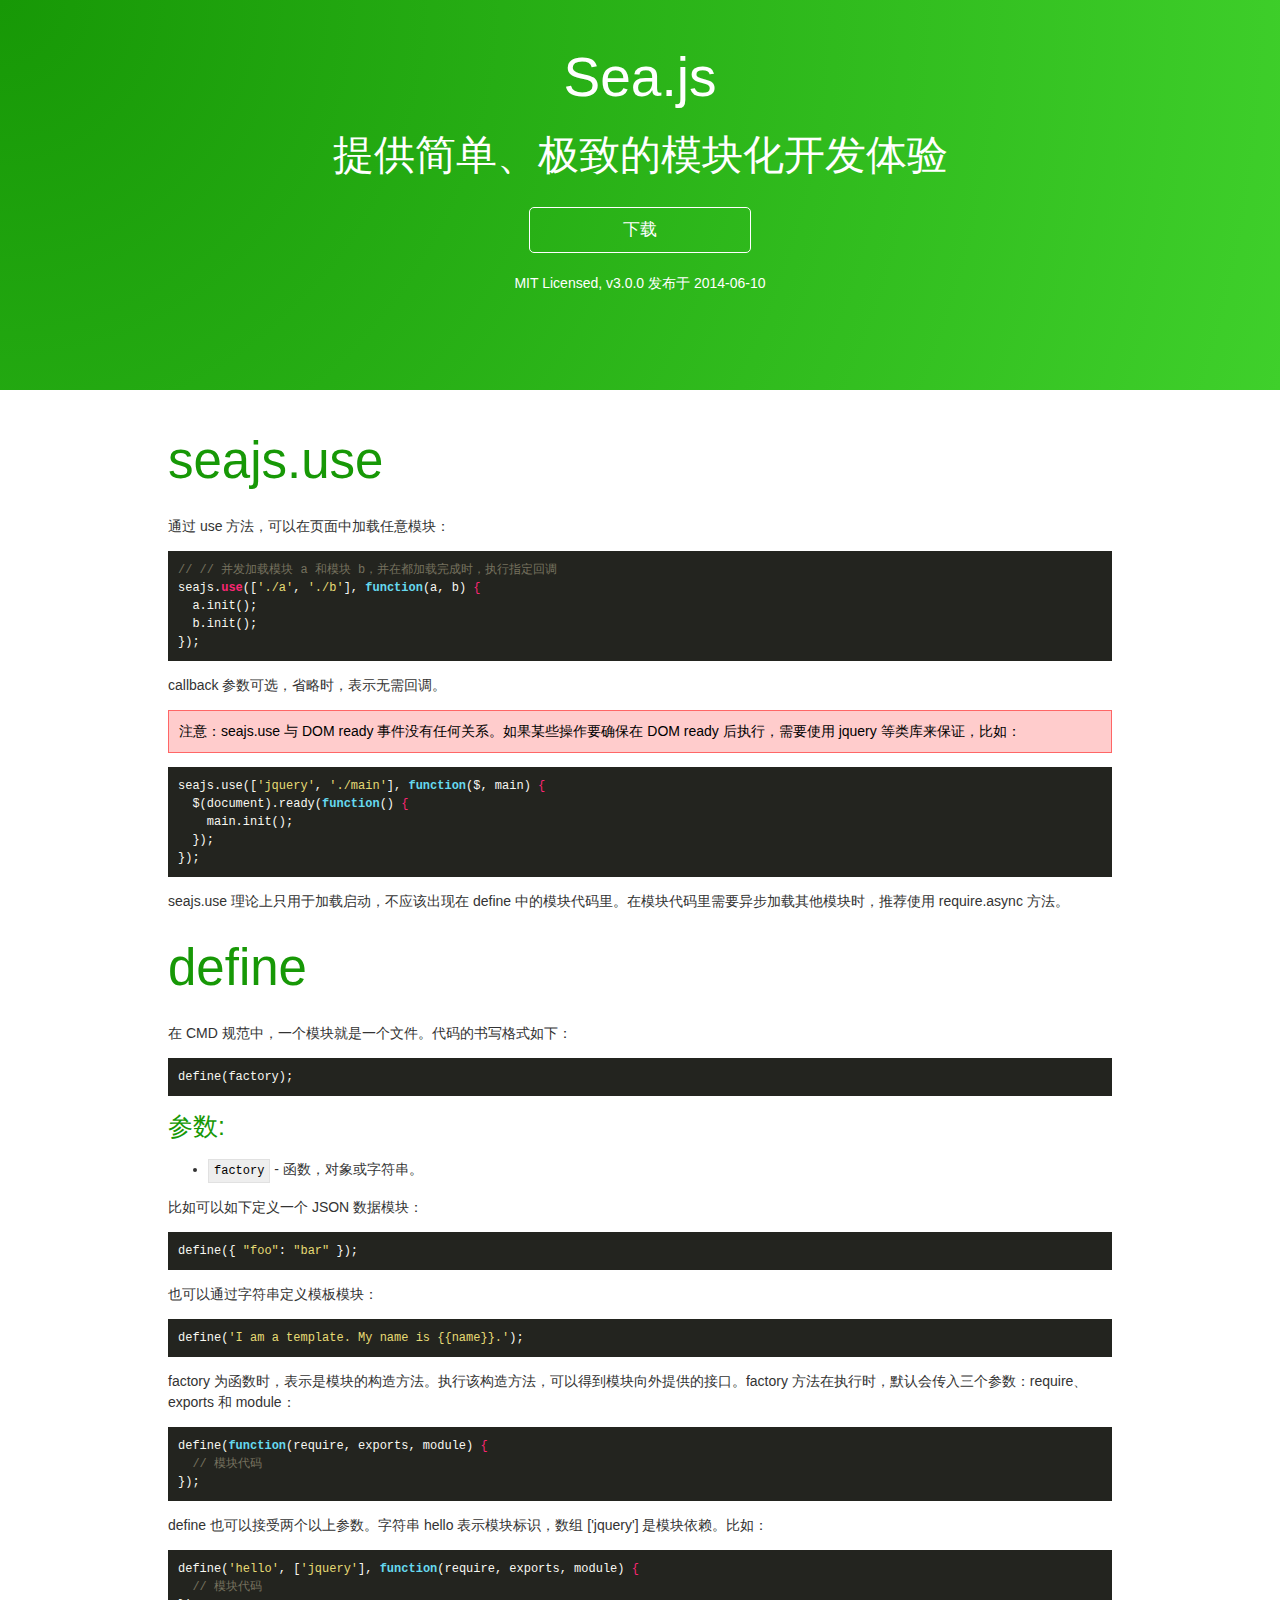
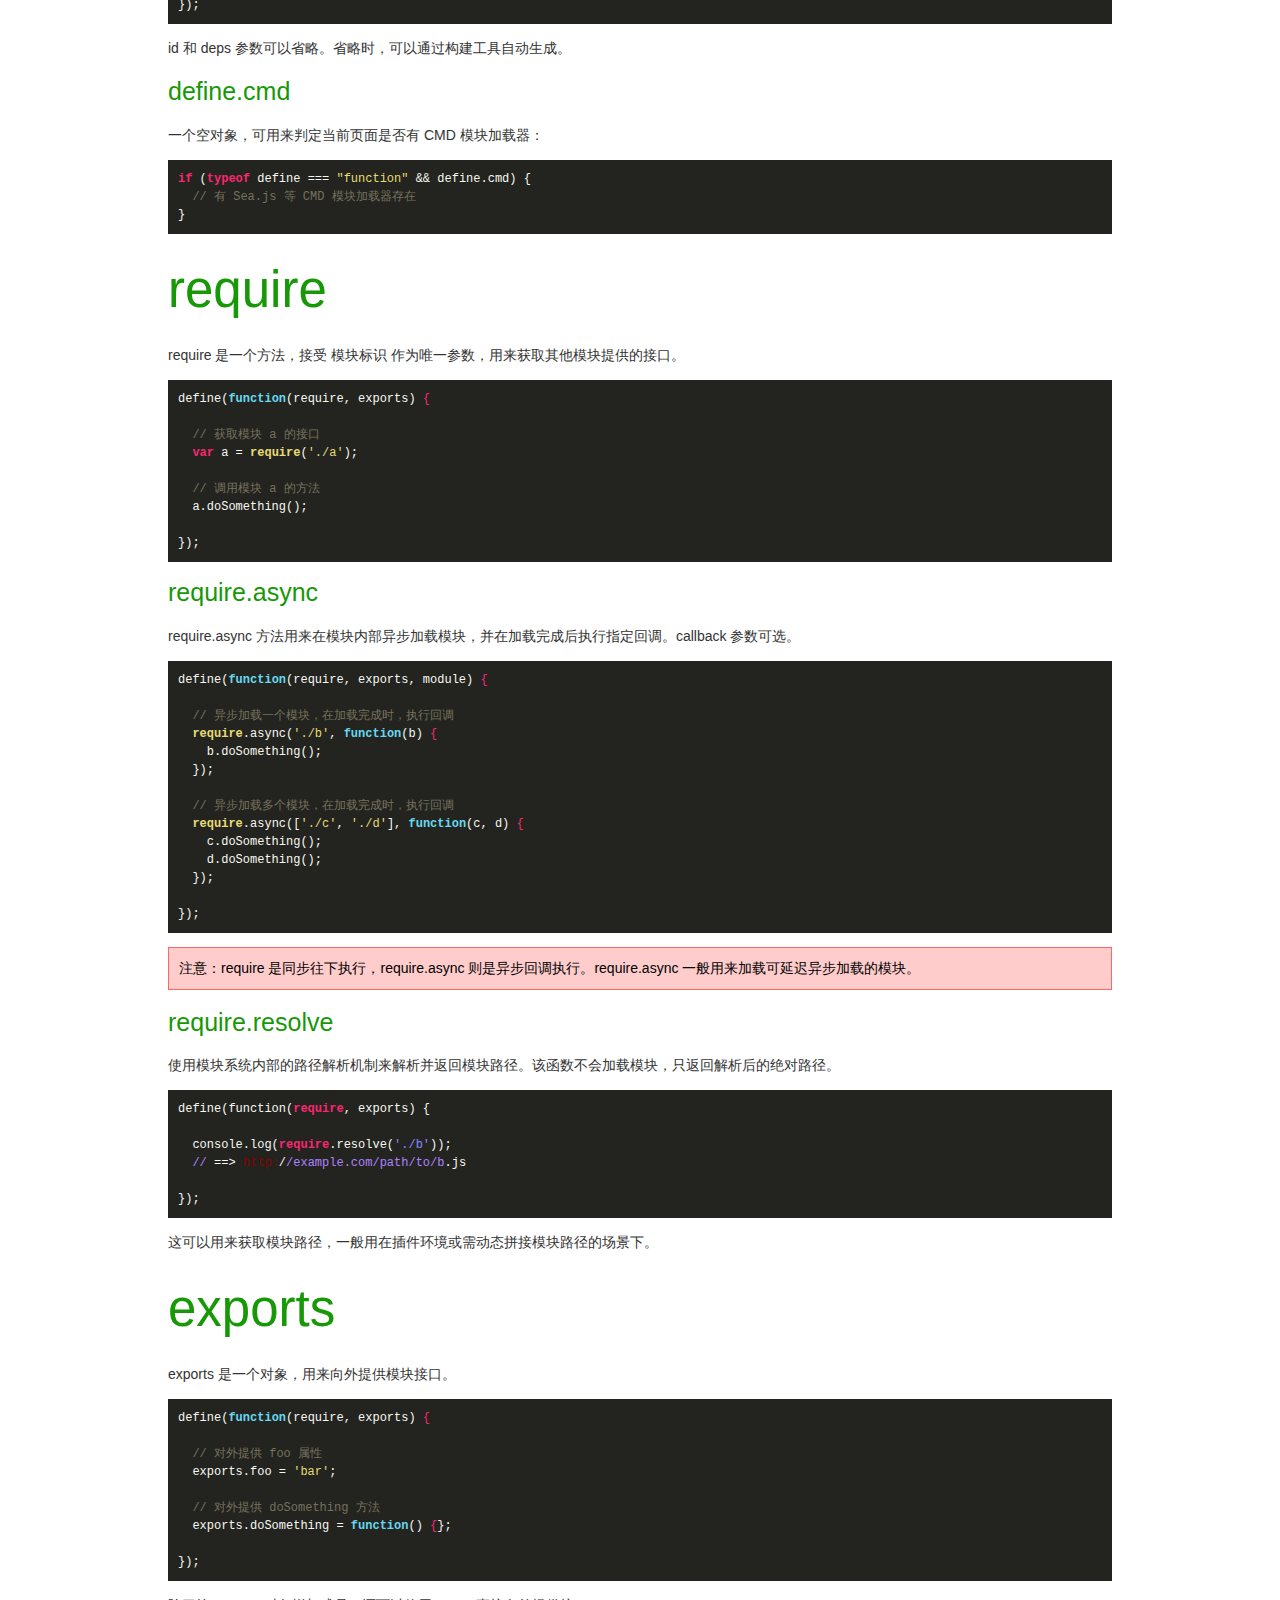
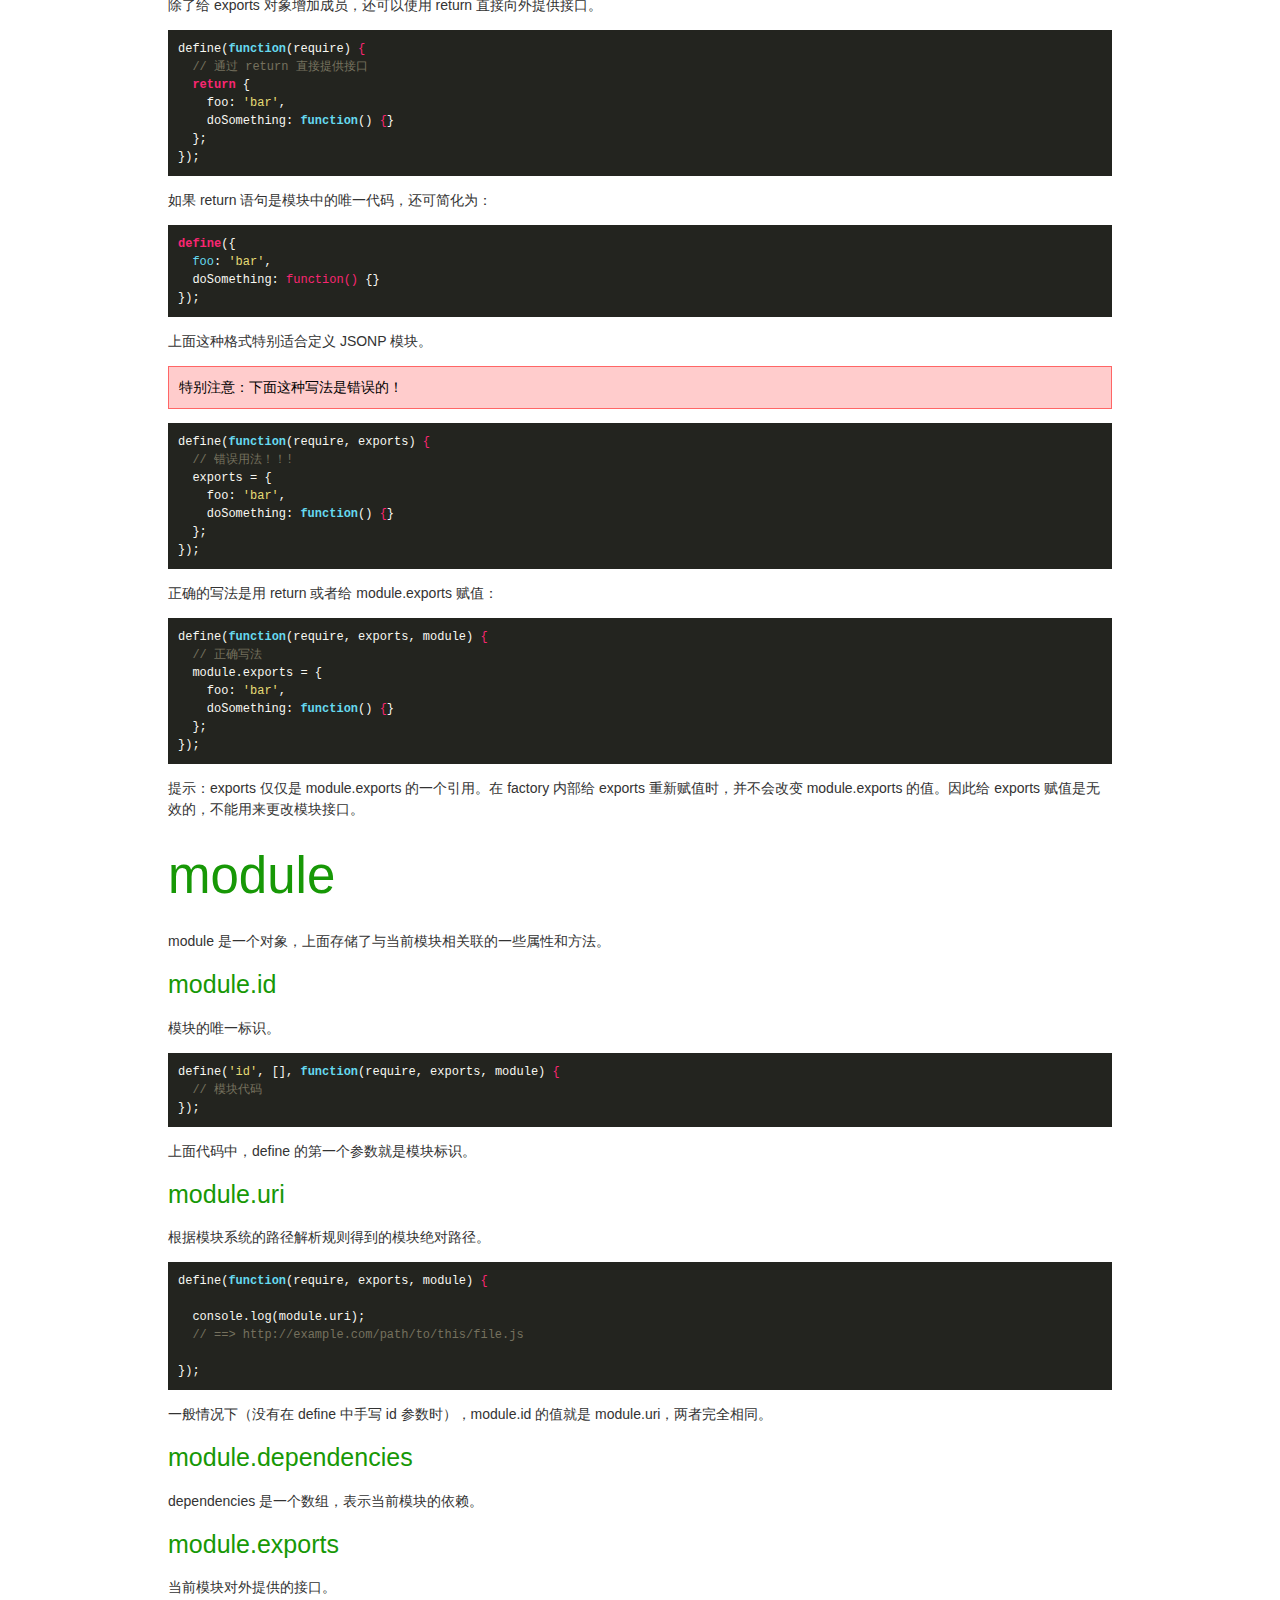
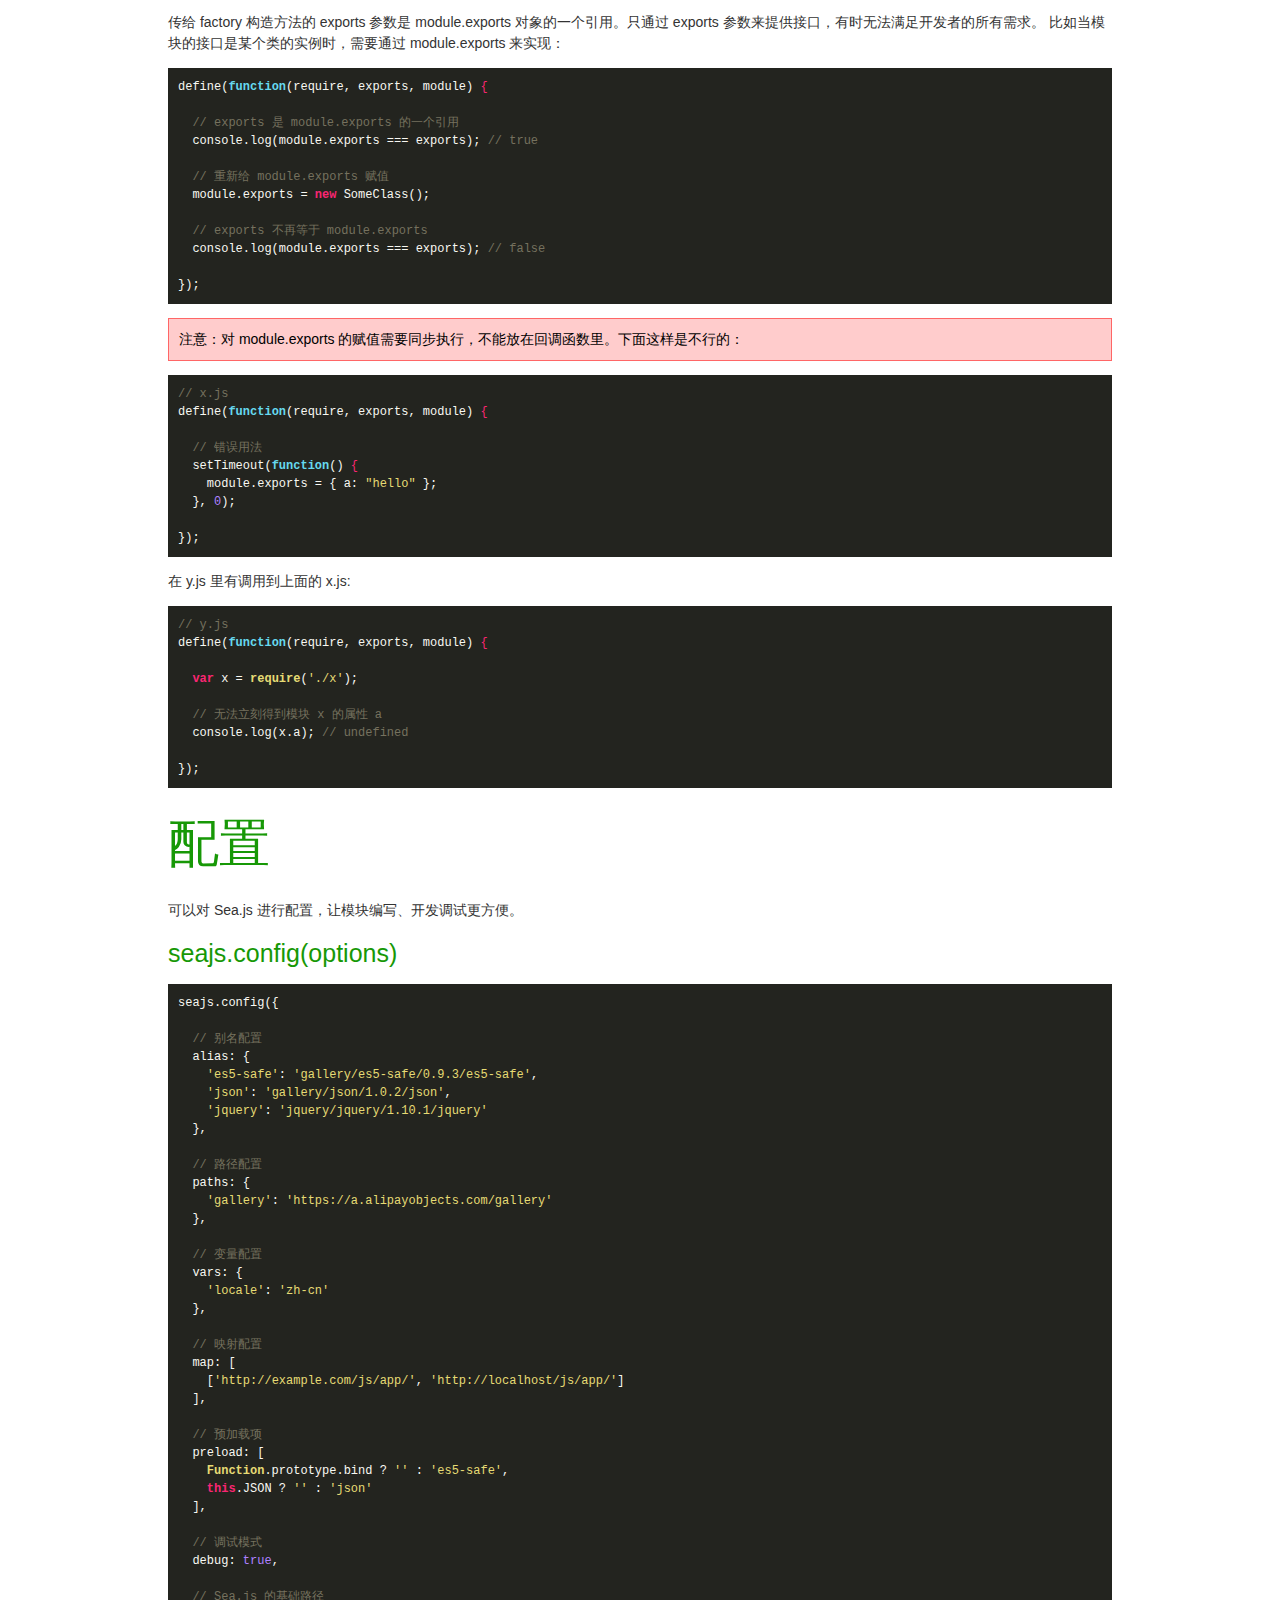
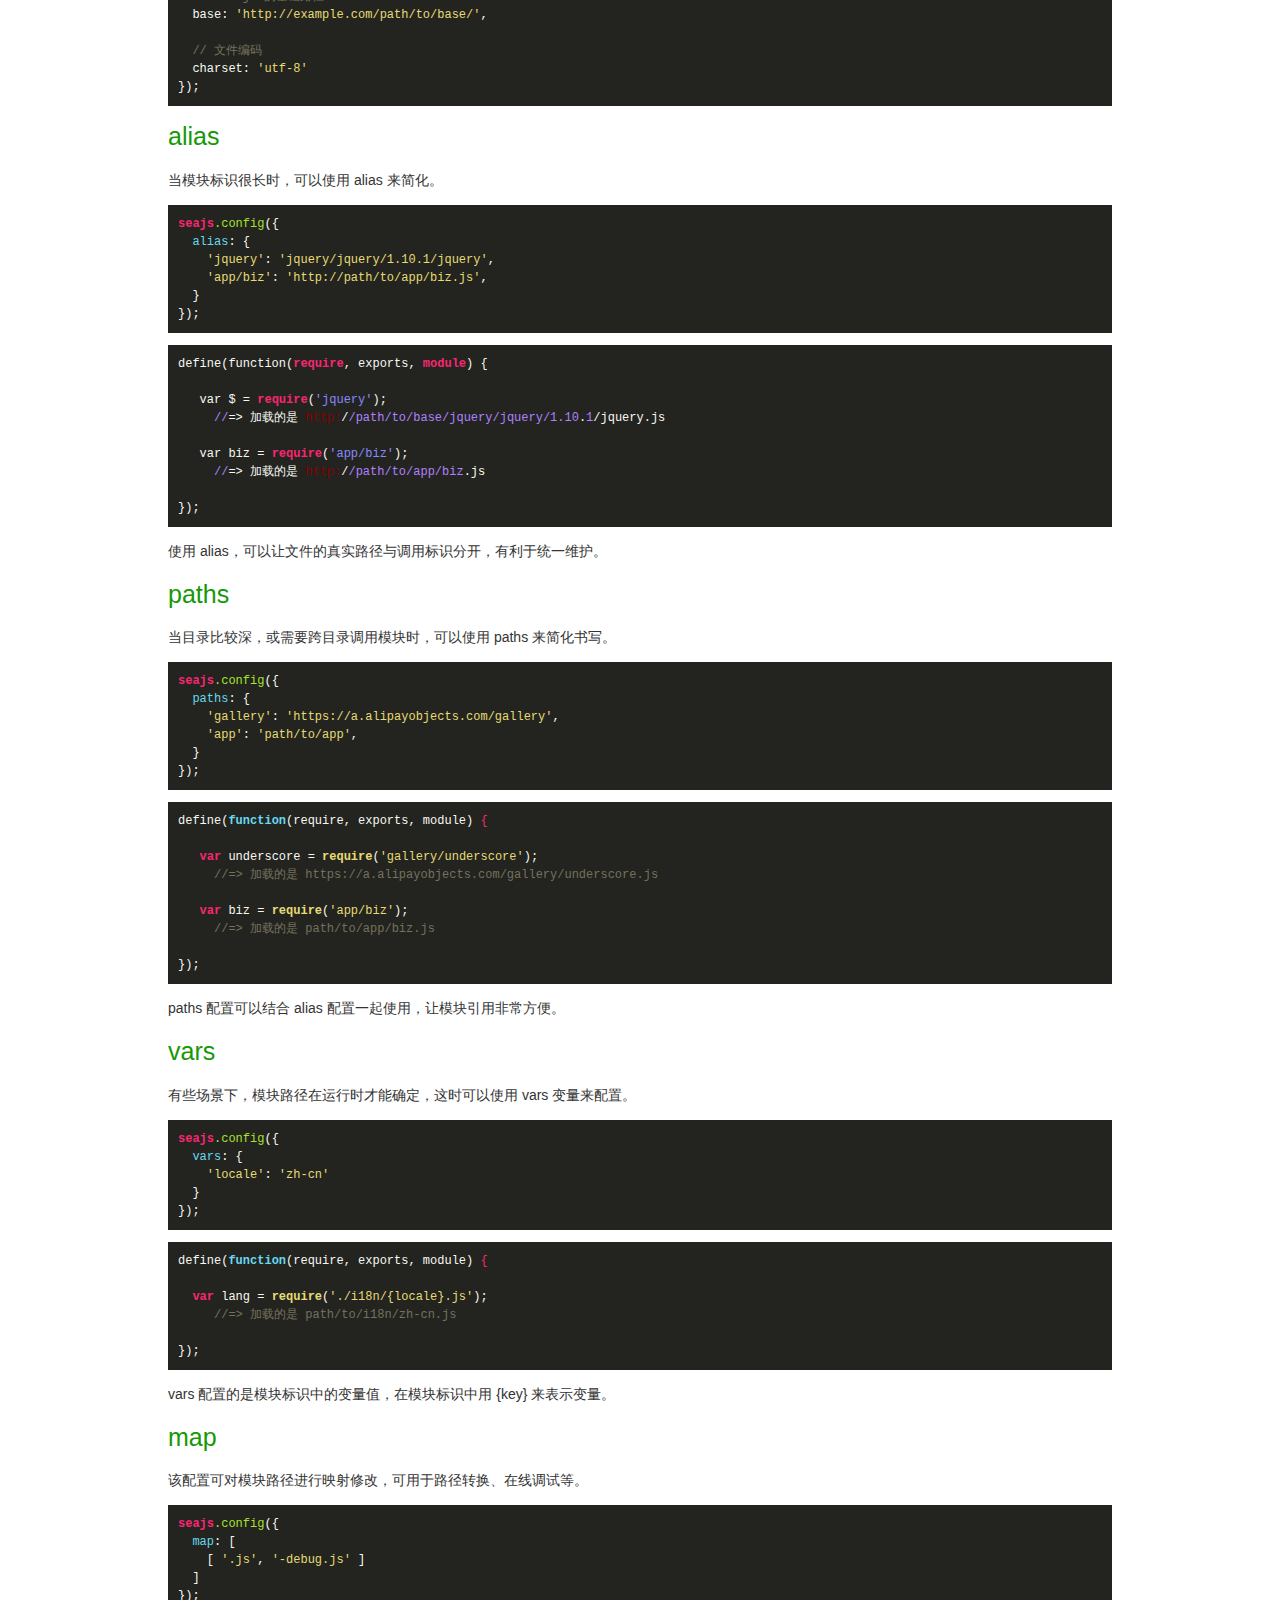
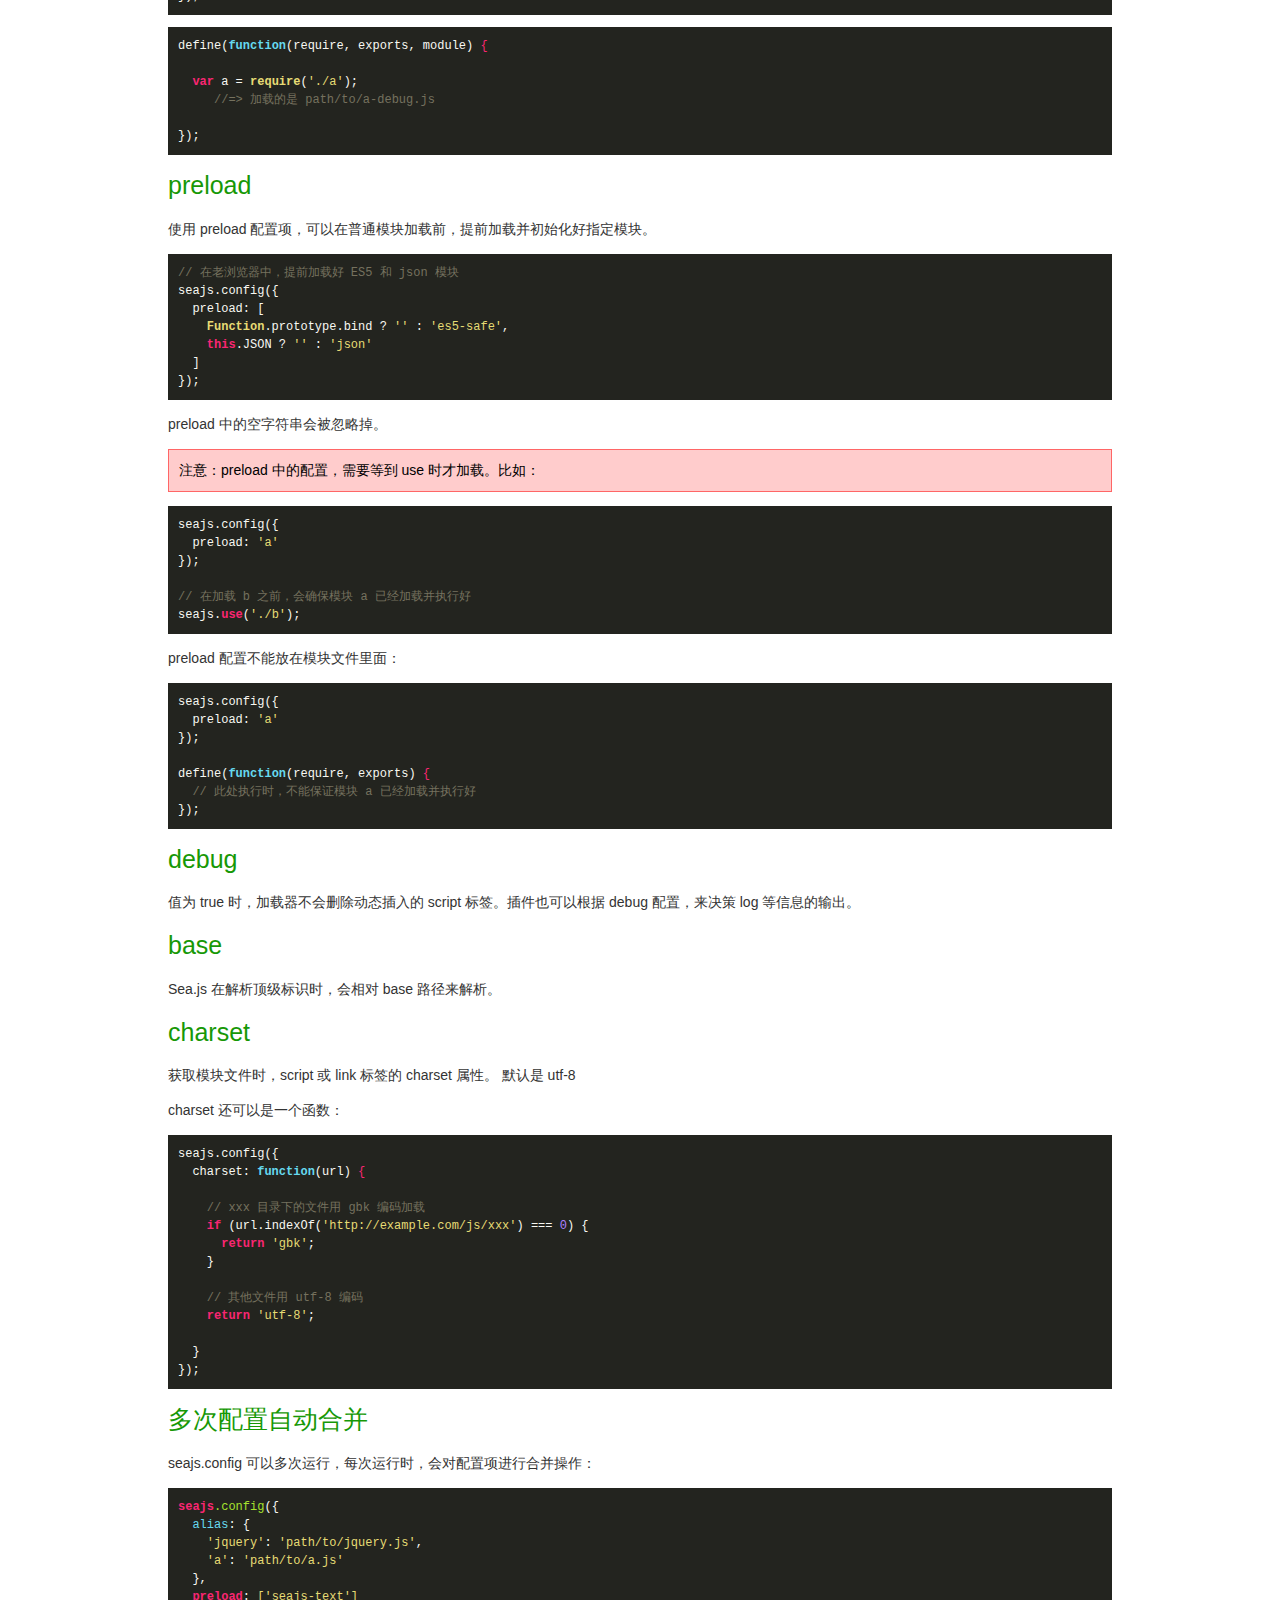
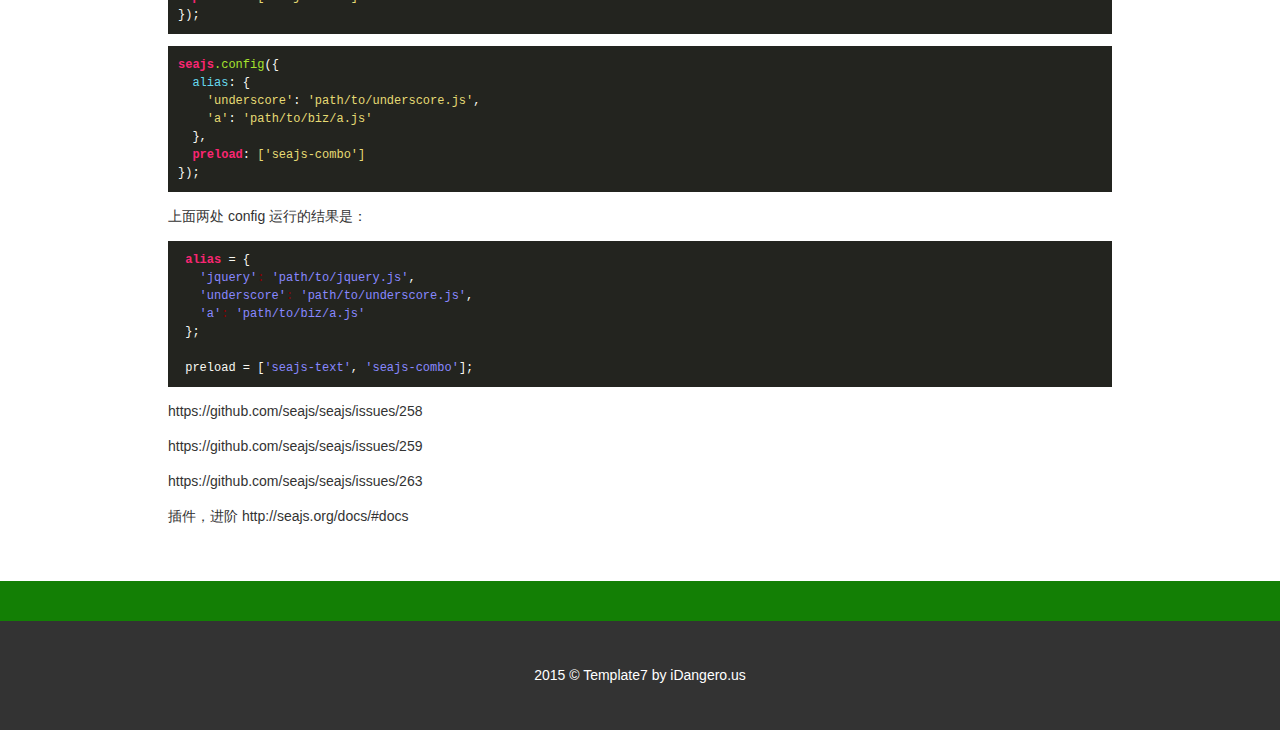
==== Sea.js/index.html @ 3929109c "no message" ====
<!DOCTYPE html>
<html>
    <head>
        <meta charset="utf-8">
        <title>Sea.js - 提供简单、极致的模块化开发体验</title>
        <meta property="og:image" content="http://idangero.us/template7/banner.jpg">
        <link rel="stylesheet" href="css/normalize.css">
        <link rel="stylesheet" href="css/highlight.css">
        <link rel="stylesheet" href="css/main.css">
        <link rel="shortcut icon" href="favicon.png">
        <script src="js/vendor/modernizr-2.7.1.min.js"></script>
    </head>
    <body>
        <header>
            <div class="header-inner">
                <div class="header-title">
                    <span></span>Sea.js<span></span>
                </div>
                <div class="header-subtitle">
                    提供简单、极致的模块化开发体验
                </div>
                <p class="download">
                    <a href="https://github.com/seajs/seajs" target="_blank">下载</a>
                </p>
                <p class="release">
                    MIT Licensed, v3.0.0 发布于 2014-06-10
                </p>
                <p class="github-buttons">
                    <iframe class="github-btn" src="http://ghbtns.com/github-btn.html?user=seajs&repo=seajs&type=watch&count=true" width="100" height="20"></iframe>
                    <iframe class="github-btn" src="http://ghbtns.com/github-btn.html?user=seajs&repo=seajs&type=fork&count=true" width="100" height="20"></iframe>
                </p>
            </div>
        </header>
        <div class="content">
            <h1>seajs.use</h1>
            <p>通过 use 方法，可以在页面中加载任意模块：</p>
            <pre><code>// // 并发加载模块 a 和模块 b，并在都加载完成时，执行指定回调
seajs.use(['./a', './b'], function(a, b) {
  a.init();
  b.init();
});</code></pre>
            <p>callback 参数可选，省略时，表示无需回调。</p>
            <p class="important-note">注意：seajs.use 与 DOM ready 事件没有任何关系。如果某些操作要确保在 DOM ready 后执行，需要使用 jquery 等类库来保证，比如：</p>
            <pre><code>seajs.use(['jquery', './main'], function($, main) {
  $(document).ready(function() {
    main.init();
  });
});</code></pre>
            <p>seajs.use 理论上只用于加载启动，不应该出现在 define 中的模块代码里。在模块代码里需要异步加载其他模块时，推荐使用 require.async 方法。</p>
            <h1>define</h1>
            <p>
                在 CMD 规范中，一个模块就是一个文件。代码的书写格式如下：
            </p>
            <pre><code>define(factory);</code></pre>
            <h4>参数:</h4>
            <ul>
                <li>
                    <p>
                        <code>
                            factory</code>
                        - 函数，对象或字符串。
                    </p>
                </li>
            </ul>
            <p>比如可以如下定义一个 JSON 数据模块：</p>
            <pre><code>define({ "foo": "bar" });</code></pre>
            <p>也可以通过字符串定义模板模块：</p>
            <pre><code>define('I am a template. My name is {{name}}.');</code></pre>
            <p>
                factory 为函数时，表示是模块的构造方法。执行该构造方法，可以得到模块向外提供的接口。factory 方法在执行时，默认会传入三个参数：require、exports 和 module：
            </p>
            <pre><code>define(function(require, exports, module) {
  // 模块代码
});</code></pre>
            <p>
                define 也可以接受两个以上参数。字符串 hello 表示模块标识，数组 ['jquery'] 是模块依赖。比如：
            </p>
            <pre><code>define('hello', ['jquery'], function(require, exports, module) {
  // 模块代码
});</code></pre>
            <p>id 和 deps 参数可以省略。省略时，可以通过构建工具自动生成。</p>
            <h4>define.cmd</h4>
            <p>
                一个空对象，可用来判定当前页面是否有 CMD 模块加载器：
            </p>
            <pre><code>if (typeof define === "function" && define.cmd) {
  // 有 Sea.js 等 CMD 模块加载器存在
}</code></pre>
            <h1>require</h1>
            <p>require 是一个方法，接受 模块标识 作为唯一参数，用来获取其他模块提供的接口。</p>
            <pre><code>define(function(require, exports) {

  // 获取模块 a 的接口
  var a = require('./a');

  // 调用模块 a 的方法
  a.doSomething();

});</code></pre>
            <h4>require.async</h4>
            <p>require.async 方法用来在模块内部异步加载模块，并在加载完成后执行指定回调。callback 参数可选。</p>
            <pre><code>define(function(require, exports, module) {

  // 异步加载一个模块，在加载完成时，执行回调
  require.async('./b', function(b) {
    b.doSomething();
  });

  // 异步加载多个模块，在加载完成时，执行回调
  require.async(['./c', './d'], function(c, d) {
    c.doSomething();
    d.doSomething();
  });

});</code></pre>
            <p class="important-note">
                注意：require 是同步往下执行，require.async 则是异步回调执行。require.async 一般用来加载可延迟异步加载的模块。
            </p>
            <h4>require.resolve</h4>
            <p>使用模块系统内部的路径解析机制来解析并返回模块路径。该函数不会加载模块，只返回解析后的绝对路径。</p>
            <pre><code>define(function(require, exports) {

  console.log(require.resolve('./b'));
  // ==> http://example.com/path/to/b.js

});</code></pre>
            <p>这可以用来获取模块路径，一般用在插件环境或需动态拼接模块路径的场景下。</p>
            <h1>exports</h1>
            <p>exports 是一个对象，用来向外提供模块接口。</p>
            <pre><code>define(function(require, exports) {

  // 对外提供 foo 属性
  exports.foo = 'bar';

  // 对外提供 doSomething 方法
  exports.doSomething = function() {};

});</code></pre>
            <p>除了给 exports 对象增加成员，还可以使用 return 直接向外提供接口。</p>
            <pre><code>define(function(require) {
  // 通过 return 直接提供接口
  return {
    foo: 'bar',
    doSomething: function() {}
  };
});</code></pre>
            <p>如果 return 语句是模块中的唯一代码，还可简化为：</p>
            <pre><code>define({
  foo: 'bar',
  doSomething: function() {}
});</code></pre>
            <p>上面这种格式特别适合定义 JSONP 模块。</p>
            <p class="important-note">
                特别注意：下面这种写法是错误的！
            </p>
            <pre><code>define(function(require, exports) {
  // 错误用法！！!
  exports = {
    foo: 'bar',
    doSomething: function() {}
  };
});</code></pre>
            <p>正确的写法是用 return 或者给 module.exports 赋值：</p>
            <pre><code>define(function(require, exports, module) {
  // 正确写法
  module.exports = {
    foo: 'bar',
    doSomething: function() {}
  };
});</code></pre>
            <p>提示：exports 仅仅是 module.exports 的一个引用。在 factory 内部给 exports 重新赋值时，并不会改变 module.exports 的值。因此给 exports 赋值是无效的，不能用来更改模块接口。</p>
            <h1>module</h1>
            <p>module 是一个对象，上面存储了与当前模块相关联的一些属性和方法。</p>
            <h4>module.id</h4>
            <p>模块的唯一标识。</p>
            <pre><code>define('id', [], function(require, exports, module) {
  // 模块代码
});</code></pre>
            <p>上面代码中，define 的第一个参数就是模块标识。</p>
            <h4>module.uri</h4>
            <p>根据模块系统的路径解析规则得到的模块绝对路径。</p>
            <pre><code>define(function(require, exports, module) {

  console.log(module.uri); 
  // ==> http://example.com/path/to/this/file.js

});</code></pre>
            <p>一般情况下（没有在 define 中手写 id 参数时），module.id 的值就是 module.uri，两者完全相同。</p>
            <h4>module.dependencies</h4>
            <p>dependencies 是一个数组，表示当前模块的依赖。</p>
            <h4>module.exports</h4>
            <p>当前模块对外提供的接口。</p>
            <p>传给 factory 构造方法的 exports 参数是 module.exports 对象的一个引用。只通过 exports 参数来提供接口，有时无法满足开发者的所有需求。 比如当模块的接口是某个类的实例时，需要通过 module.exports 来实现：</p>
            <pre><code>define(function(require, exports, module) {

  // exports 是 module.exports 的一个引用
  console.log(module.exports === exports); // true

  // 重新给 module.exports 赋值
  module.exports = new SomeClass();

  // exports 不再等于 module.exports
  console.log(module.exports === exports); // false

});</code></pre>
            <p class="important-note">注意：对 module.exports 的赋值需要同步执行，不能放在回调函数里。下面这样是不行的：</p>
            <pre><code>// x.js
define(function(require, exports, module) {

  // 错误用法
  setTimeout(function() {
    module.exports = { a: "hello" };
  }, 0);

});</code></pre>
            <p>在 y.js 里有调用到上面的 x.js:</p>
            <pre><code>// y.js
define(function(require, exports, module) {

  var x = require('./x');

  // 无法立刻得到模块 x 的属性 a
  console.log(x.a); // undefined

});</code></pre>
            <h1>配置</h1>
            <p>可以对 Sea.js 进行配置，让模块编写、开发调试更方便。</p>
            <h4>seajs.config(options)</h4>
            <pre><code>seajs.config({

  // 别名配置
  alias: {
    'es5-safe': 'gallery/es5-safe/0.9.3/es5-safe',
    'json': 'gallery/json/1.0.2/json',
    'jquery': 'jquery/jquery/1.10.1/jquery'
  },

  // 路径配置
  paths: {
    'gallery': 'https://a.alipayobjects.com/gallery'
  },

  // 变量配置
  vars: {
    'locale': 'zh-cn'
  },

  // 映射配置
  map: [
    ['http://example.com/js/app/', 'http://localhost/js/app/']
  ],

  // 预加载项
  preload: [
    Function.prototype.bind ? '' : 'es5-safe',
    this.JSON ? '' : 'json'
  ],

  // 调试模式
  debug: true,

  // Sea.js 的基础路径
  base: 'http://example.com/path/to/base/',

  // 文件编码
  charset: 'utf-8'
});</code></pre>
            <h4>alias</h4>
            <p>当模块标识很长时，可以使用 alias 来简化。</p>
            <pre><code>seajs.config({
  alias: {
    'jquery': 'jquery/jquery/1.10.1/jquery',
    'app/biz': 'http://path/to/app/biz.js',
  }
});</code></pre>
            <pre><code>define(function(require, exports, module) {

   var $ = require('jquery');
     //=> 加载的是 http://path/to/base/jquery/jquery/1.10.1/jquery.js

   var biz = require('app/biz');
     //=> 加载的是 http://path/to/app/biz.js

});</code></pre>
            <p>使用 alias，可以让文件的真实路径与调用标识分开，有利于统一维护。</p>
            <h4>paths</h4>
            <p>当目录比较深，或需要跨目录调用模块时，可以使用 paths 来简化书写。</p>
            <pre><code>seajs.config({
  paths: {
    'gallery': 'https://a.alipayobjects.com/gallery',
    'app': 'path/to/app',
  }
});</code></pre>
            <pre><code>define(function(require, exports, module) {

   var underscore = require('gallery/underscore');
     //=> 加载的是 https://a.alipayobjects.com/gallery/underscore.js

   var biz = require('app/biz');
     //=> 加载的是 path/to/app/biz.js

});</code></pre>
            <p>paths 配置可以结合 alias 配置一起使用，让模块引用非常方便。</p>
            <h4>vars</h4>
            <p>有些场景下，模块路径在运行时才能确定，这时可以使用 vars 变量来配置。</p>
            <pre><code>seajs.config({
  vars: {
    'locale': 'zh-cn'
  }
});</code></pre>
            <pre><code>define(function(require, exports, module) {

  var lang = require('./i18n/{locale}.js');
     //=> 加载的是 path/to/i18n/zh-cn.js

});</code></pre>
            <p>vars 配置的是模块标识中的变量值，在模块标识中用 {key} 来表示变量。</p>
            <h4>map</h4>
            <p>该配置可对模块路径进行映射修改，可用于路径转换、在线调试等。</p>
            <pre><code>seajs.config({
  map: [
    [ '.js', '-debug.js' ]
  ]
});</code></pre>
            <pre><code>define(function(require, exports, module) {

  var a = require('./a');
     //=> 加载的是 path/to/a-debug.js

});</code></pre>
            <h4>preload</h4>
            <p>使用 preload 配置项，可以在普通模块加载前，提前加载并初始化好指定模块。</p>
            <pre><code>// 在老浏览器中，提前加载好 ES5 和 json 模块
seajs.config({
  preload: [
    Function.prototype.bind ? '' : 'es5-safe',
    this.JSON ? '' : 'json'
  ]
});</code></pre>
            <p>preload 中的空字符串会被忽略掉。</p>
            <p class="important-note">注意：preload 中的配置，需要等到 use 时才加载。比如：</p>
            <pre><code>seajs.config({
  preload: 'a'
});

// 在加载 b 之前，会确保模块 a 已经加载并执行好
seajs.use('./b');</code></pre>
            <p>preload 配置不能放在模块文件里面：</p>
            <pre><code>seajs.config({
  preload: 'a'
});

define(function(require, exports) {
  // 此处执行时，不能保证模块 a 已经加载并执行好
});</code></pre>
            <h4>debug</h4>
            <p>值为 true 时，加载器不会删除动态插入的 script 标签。插件也可以根据 debug 配置，来决策 log 等信息的输出。</p>
            <h4>base</h4>
            <p>Sea.js 在解析顶级标识时，会相对 base 路径来解析。</p>
            <h4>charset</h4>
            <p>获取模块文件时，script 或 link 标签的 charset 属性。 默认是 utf-8</p>
            <p>charset 还可以是一个函数：</p>
            <pre><code>seajs.config({
  charset: function(url) {

    // xxx 目录下的文件用 gbk 编码加载
    if (url.indexOf('http://example.com/js/xxx') === 0) {
      return 'gbk';
    }

    // 其他文件用 utf-8 编码
    return 'utf-8';

  }
});</code></pre>
            <h4>多次配置自动合并</h4>
            <p>seajs.config 可以多次运行，每次运行时，会对配置项进行合并操作：</p>
            <pre><code>seajs.config({
  alias: {
    'jquery': 'path/to/jquery.js',
    'a': 'path/to/a.js'
  },
  preload: ['seajs-text']
});</code></pre>
            <pre><code>seajs.config({
  alias: {
    'underscore': 'path/to/underscore.js',
    'a': 'path/to/biz/a.js'
  },
  preload: ['seajs-combo']
});</code></pre>
            <p>上面两处 config 运行的结果是：</p>
            <pre><code> alias = {
   'jquery': 'path/to/jquery.js',
   'underscore': 'path/to/underscore.js',
   'a': 'path/to/biz/a.js'
 };

 preload = ['seajs-text', 'seajs-combo'];</code></pre>

        <p>https://github.com/seajs/seajs/issues/258</p>
        <p>https://github.com/seajs/seajs/issues/259</p>
        <p>https://github.com/seajs/seajs/issues/263</p>
        <p>插件，进阶 http://seajs.org/docs/#docs</p>
        </div>
        <footer>
            <div class="share-line">
                <div class="addthis_toolbox addthis_default_style ">
                    <a class="addthis_counter addthis_pill_style"></a>
                </div>
            </div>
            <div class="footer-inner">
                <p>
                    2015 © Template7 by iDangero.us
                </p>
            </div>
        </footer>
        <script>
            var addthis_config = {
                "data_track_addressbar" : true
            };
            var addthis_share = {
                url : 'http://www.idangero.us/template7/'
            };
        </script>
        <script src="//s7.addthis.com/js/300/addthis_widget.js#pubid=ra-52c9b0605d63191c"></script>
        <script src="js/vendor/jquery-1.11.0.min.js"></script>
        <script src="js/plugins.js"></script>
        <script src="js/main.js"></script>
    </body>
</html>
---- Sea.js/css/highlight.css ----
.hljs{display:block;padding:0.5em;background:#F0F0F0;}.hljs,.hljs-subst,.hljs-tag .hljs-title,.lisp .hljs-title,.clojure .hljs-built_in,.nginx .hljs-title{color:black;}.hljs-string,.hljs-title,.hljs-constant,.hljs-parent,.hljs-tag .hljs-value,.hljs-rules .hljs-value,.hljs-rules .hljs-value .hljs-number,.hljs-preprocessor,.hljs-pragma,.haml .hljs-symbol,.ruby .hljs-symbol,.ruby .hljs-symbol .hljs-string,.hljs-aggregate,.hljs-template_tag,.django .hljs-variable,.smalltalk .hljs-class,.hljs-addition,.hljs-flow,.hljs-stream,.bash .hljs-variable,.apache .hljs-tag,.apache .hljs-cbracket,.tex .hljs-command,.tex .hljs-special,.erlang_repl .hljs-function_or_atom,.asciidoc .hljs-header,.markdown .hljs-header,.coffeescript .hljs-attribute{color:#800;}.smartquote,.hljs-comment,.hljs-annotation,.hljs-template_comment,.diff .hljs-header,.hljs-chunk,.asciidoc .hljs-blockquote,.markdown .hljs-blockquote{color:#888;}.hljs-number,.hljs-date,.hljs-regexp,.hljs-literal,.hljs-hexcolor,.smalltalk .hljs-symbol,.smalltalk .hljs-char,.go .hljs-constant,.hljs-change,.lasso .hljs-variable,.makefile .hljs-variable,.asciidoc .hljs-bullet,.markdown .hljs-bullet,.asciidoc .hljs-link_url,.markdown .hljs-link_url{color:#080;}.hljs-label,.hljs-javadoc,.ruby .hljs-string,.hljs-decorator,.hljs-filter .hljs-argument,.hljs-localvars,.hljs-array,.hljs-attr_selector,.hljs-important,.hljs-pseudo,.hljs-pi,.haml .hljs-bullet,.hljs-doctype,.hljs-deletion,.hljs-envvar,.hljs-shebang,.apache .hljs-sqbracket,.nginx .hljs-built_in,.tex .hljs-formula,.erlang_repl .hljs-reserved,.hljs-prompt,.asciidoc .hljs-link_label,.markdown .hljs-link_label,.vhdl .hljs-attribute,.clojure .hljs-attribute,.asciidoc .hljs-attribute,.lasso .hljs-attribute,.coffeescript .hljs-property,.hljs-phony{color:#88F}.hljs-keyword,.hljs-id,.hljs-title,.hljs-built_in,.hljs-aggregate,.css .hljs-tag,.hljs-javadoctag,.hljs-phpdoc,.hljs-yardoctag,.smalltalk .hljs-class,.hljs-winutils,.bash .hljs-variable,.apache .hljs-tag,.go .hljs-typename,.tex .hljs-command,.asciidoc .hljs-strong,.markdown .hljs-strong,.hljs-request,.hljs-status{font-weight:bold;}.asciidoc .hljs-emphasis,.markdown .hljs-emphasis{font-style:italic;}.nginx .hljs-built_in{font-weight:normal;}.coffeescript .javascript,.javascript .xml,.lasso .markup,.tex .hljs-formula,.xml .javascript,.xml .vbscript,.xml .css,.xml .hljs-cdata{opacity:0.5;}.hljs{display:block;overflow-x:auto;padding:0.5em;background:#23241f;-webkit-text-size-adjust:none;}.hljs,.hljs-tag,.css .hljs-rules,.css .hljs-value,.aspectj .hljs-function,.css .hljs-function .hljs-preprocessor,.hljs-pragma{color:#f8f8f2;}.hljs-strongemphasis,.hljs-strong,.hljs-emphasis{color:#a8a8a2;}.hljs-bullet,.hljs-blockquote,.hljs-horizontal_rule,.hljs-number,.hljs-regexp,.alias .hljs-keyword,.hljs-literal,.hljs-hexcolor{color:#ae81ff;}.hljs-tag .hljs-value,.hljs-code,.hljs-title,.css .hljs-class,.hljs-class .hljs-title:last-child{color:#a6e22e;}.hljs-link_url{font-size:80%;}.hljs-strong,.hljs-strongemphasis{font-weight:bold;}.hljs-emphasis,.hljs-strongemphasis,.hljs-class .hljs-title:last-child,.hljs-typename{font-style:italic;}.hljs-keyword,.ruby .hljs-class .hljs-keyword:first-child,.ruby .hljs-function .hljs-keyword,.hljs-function,.hljs-change,.hljs-winutils,.hljs-flow,.nginx .hljs-title,.tex .hljs-special,.hljs-header,.hljs-attribute,.hljs-symbol,.hljs-symbol .hljs-string,.hljs-tag .hljs-title,.hljs-value,.alias .hljs-keyword:first-child,.css .hljs-tag,.css .unit,.css .hljs-important{color:#f92672;}.hljs-function .hljs-keyword,.hljs-class .hljs-keyword:first-child,.hljs-aspect .hljs-keyword:first-child,.hljs-constant,.hljs-typename,.css .hljs-attribute{color:#66d9ef;}.hljs-variable,.hljs-params,.hljs-class .hljs-title,.hljs-aspect .hljs-title{color:#f8f8f2;}.hljs-string,.css .hljs-id,.hljs-subst,.hljs-type,.ruby .hljs-class .hljs-parent,.hljs-built_in,.django .hljs-template_tag,.django .hljs-variable,.smalltalk .hljs-class,.django .hljs-filter .hljs-argument,.smalltalk .hljs-localvars,.smalltalk .hljs-array,.hljs-attr_selector,.hljs-pseudo,.hljs-addition,.hljs-stream,.hljs-envvar,.apache .hljs-tag,.apache .hljs-cbracket,.tex .hljs-command,.hljs-prompt,.hljs-link_label,.hljs-link_url{color:#e6db74;}.hljs-comment,.hljs-javadoc,.hljs-annotation,.hljs-decorator,.hljs-pi,.hljs-doctype,.hljs-deletion,.hljs-shebang,.apache .hljs-sqbracket,.tex .hljs-formula{color:#75715e;}.coffeescript .javascript,.javascript .xml,.tex .hljs-formula,.xml .javascript,.xml .vbscript,.xml .css,.xml .hljs-cdata,.xml .php,.php .xml{opacity:0.5;}
---- Sea.js/css/main.css ----
@font-face{font-family:'myriad';font-style:normal;font-weight:100;src:url("../fonts/myriad-set-pro_ultralight.woff") format("woff"),url("../fonts/myriad-set-pro_ultralight.ttf") format("truetype");*src:url('');}@font-face{font-family:'myriad';font-style:normal;font-weight:300;src:url("../fonts/myriad-set-pro_thin.woff") format("woff"),url("../fonts/myriad-set-pro_thin.ttf") format("truetype");*src:url('');}@font-face{font-family:'myriad';font-style:normal;font-weight:400;src:url("../fonts/myriad-set-pro_text.woff") format("woff"),url("../fonts/myriad-set-pro_text.ttf") format("truetype");*src:url('');}@font-face{font-family:'myriad';font-style:normal;font-weight:500;src:url("../fonts/myriad-set-pro_medium.woff") format("woff"),url("../fonts/myriad-set-pro_medium.ttf") format("truetype");*src:url('');}@font-face{font-family:'myriad';font-style:normal;font-weight:600;src:url("../fonts/myriad-set-pro_semibold.woff") format("woff"),url("../fonts/myriad-set-pro_semibold.ttf") format("truetype");*src:url('');}@font-face{font-family:'myriad';font-style:normal;font-weight:700;src:url("../fonts/myriad-set-pro_bold.woff") format("woff"),url("../fonts/myriad-set-pro_bold.ttf") format("truetype");*src:url('');}body{font-family:Helvetica Neue,Helvetica,Arial,sans-serif;font-size:14px;color:#333;position:relative;min-width:980px;line-height:1.5;background:#fff;}a{color:#179806;}li{margin:5px 0;}h1,h2,h3,h4{font-family:"myriad",Helvetica Neue,Helvetica,Arial,sans-serif;font-weight:300;color:#179806;}h1{font-size:51px;line-height:1.2;margin:25px 0;}h1:first-child{margin-top:0;}h2{font-size:45px;line-height:1.3;}h3{font-size:33px;line-height:1.4;}h2,h3{margin:15px 0;}h4{font-size:25px;margin:10px 0;}.header-inner,.content,.footer-inner{max-width:1024px;margin:0 auto;position:relative;box-sizing:border-box;padding:0 40px;}header{color:#fff;background:#3fd02b;background:-moz-radial-gradient(0% 0%,circle cover,#179806 0%,#3fd02b 100%);background:-webkit-gradient(radial,0% 0%,0px,center center,100%,color-stop(0%,#179806),color-stop(100%,#3fd02b));background:-webkit-radial-gradient(0% 0%,circle cover,#179806 0%,#3fd02b 100%);background:-o-radial-gradient(0% 0%,circle cover,#179806 0%,#3fd02b 100%);background:-ms-radial-gradient(0% 0%,circle cover,#179806 0%,#3fd02b 100%);background:radial-gradient(circle at 0% 0%,#179806 0%,#3fd02b 100%);text-align:center;}header p{margin:20px 0;}header p:last-child{margin-bottom:0;}header .release a{color:inherit;text-decoration:none;}header .release a:hover{text-decoration:underline;}header .github-buttons iframe{border:none;display:inline-block;}header .download a{display:inline-block;padding:0px 10px;border-radius:5px;border:1px solid #fff;color:#fff;text-decoration:none;font-size:17px;width:200px;line-height:44px;}header .download a:hover{background:rgba(255,255,255,0.15);}.share-line{background:#137f05;text-align:center;box-sizing:border-box;height:40px;padding-top:10px;}.share-line .addthis_toolbox{display:inline-block;}.share-line .flattr-button{display:inline-block;margin-left:20px;vertical-align:top;}.header-inner{padding-top:50px;padding-bottom:50px;}.header-title{font-size:55px;text-align:center;line-height:1;font-weight:100;margin-bottom:20px;}.header-title span{font-size:31px;opacity:0.85;display:inline-block;vertical-align:middle;line-height:1;margin:0 5px;}.header-subtitle{text-align:center;font-size:41px;font-weight:100;margin:20px 0;}.content{padding:40px;background:#fff;}footer{background:#333;}footer .footer-inner{padding:30px 0;text-align:center;color:#fff;}code{font-size:12px;border:1px solid #e1e1e1;color:#333;font-weight:normal!important;}pre,code{font-family:Monaco,Menlo,Consolas,"Courier New",monospace;}pre{overflow:hidden;word-wrap:break-word;font-size:12px;}pre code{display:block;}code.hljs{padding:10px;border:none;}code{background:#eee;color:#000;display:inline-block;padding:2px 5px;}.method-wrap{background:#f8f8f8;padding:10px;border:1px solid #eee;margin:1em 0px;}.method-wrap p:first-child{margin-top:0;}.method-wrap p:last-child,.method-wrap ul:last-child{margin-bottom:0;}.method-wrap .method-returns{font-weight:500;font-style:normal;}p.method,span.method{font-family:Monaco,Menlo,Consolas,"Courier New",monospace;color:#000;font-size:15px;}p.method span,span.method span{color:#106704;}ul.method-parameters{margin-top:-10px;margin-bottom:20px;padding-left:30px;}ul.method-parameters .parameter{font-family:Monaco,Menlo,Consolas,"Courier New",monospace;color:#106704;}ul.method-parameters .parameter-type{font-family:Monaco,Menlo,Consolas,"Courier New",monospace;color:#b30000;}.method-returns{list-style:none;font-weight:500;}table{width:100%;}table.template7-examples{table-layout:fixed;background:#23241f;width:100%;color:#fff;}table.template7-examples pre{margin:0;}table.template7-examples td,table.template7-examples th{border-right:1px solid rgba(255,255,255,0.1);border-bottom:1px solid rgba(255,255,255,0.1);}table.template7-examples td:last-child,table.template7-examples th:last-child{border-right:none;}table.template7-examples td{vertical-align:top;}table.template7-examples td[colspan="3"],table.template7-examples th{text-align:center;font-weight:bold;padding:10px;font-family:"myriad",Helvetica Neue,Helvetica,Arial,sans-serif;}table.template7-examples th{border-top:none;}.important-note{background:rgba(255,0,0,0.2);color:#000;border:1px solid rgba(255,0,0,0.5);padding:10px;}.clearfix:before,.clearfix:after{content:" ";display:table;}.clearfix:after{clear:both;}
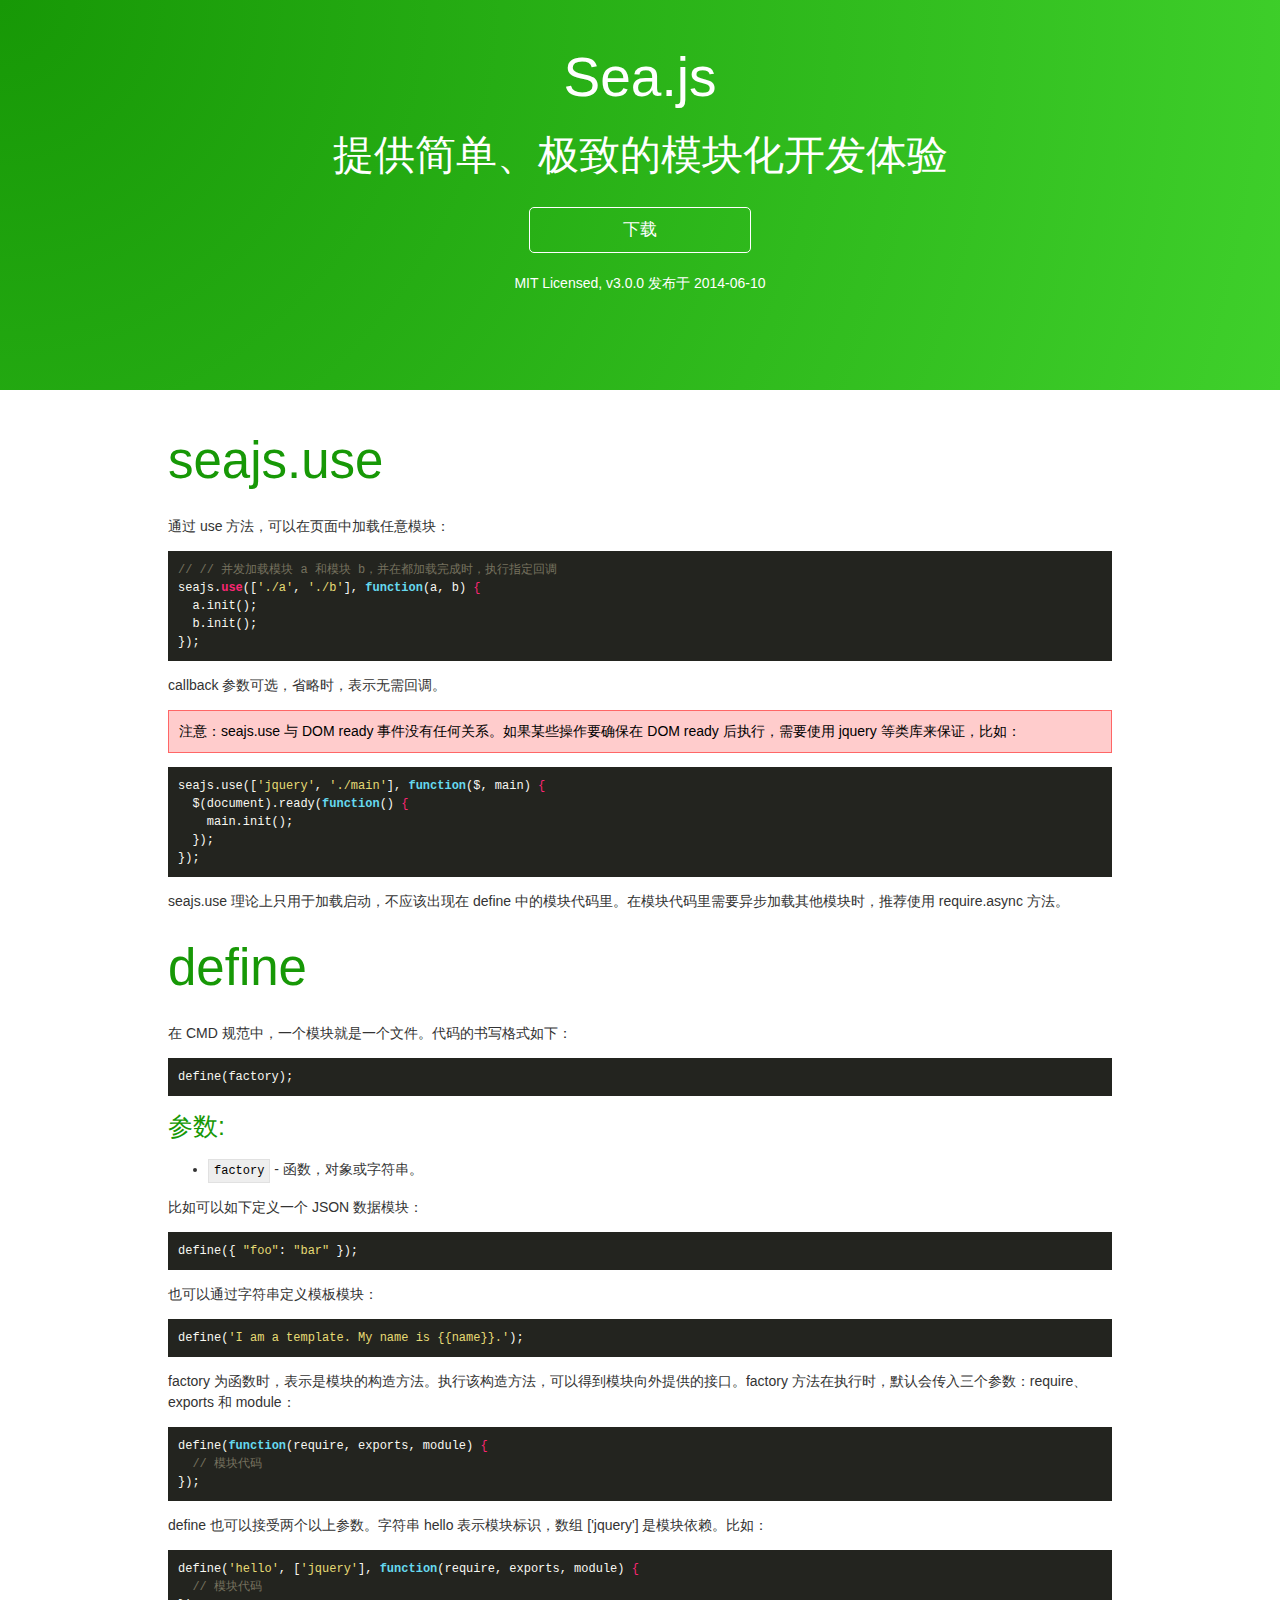
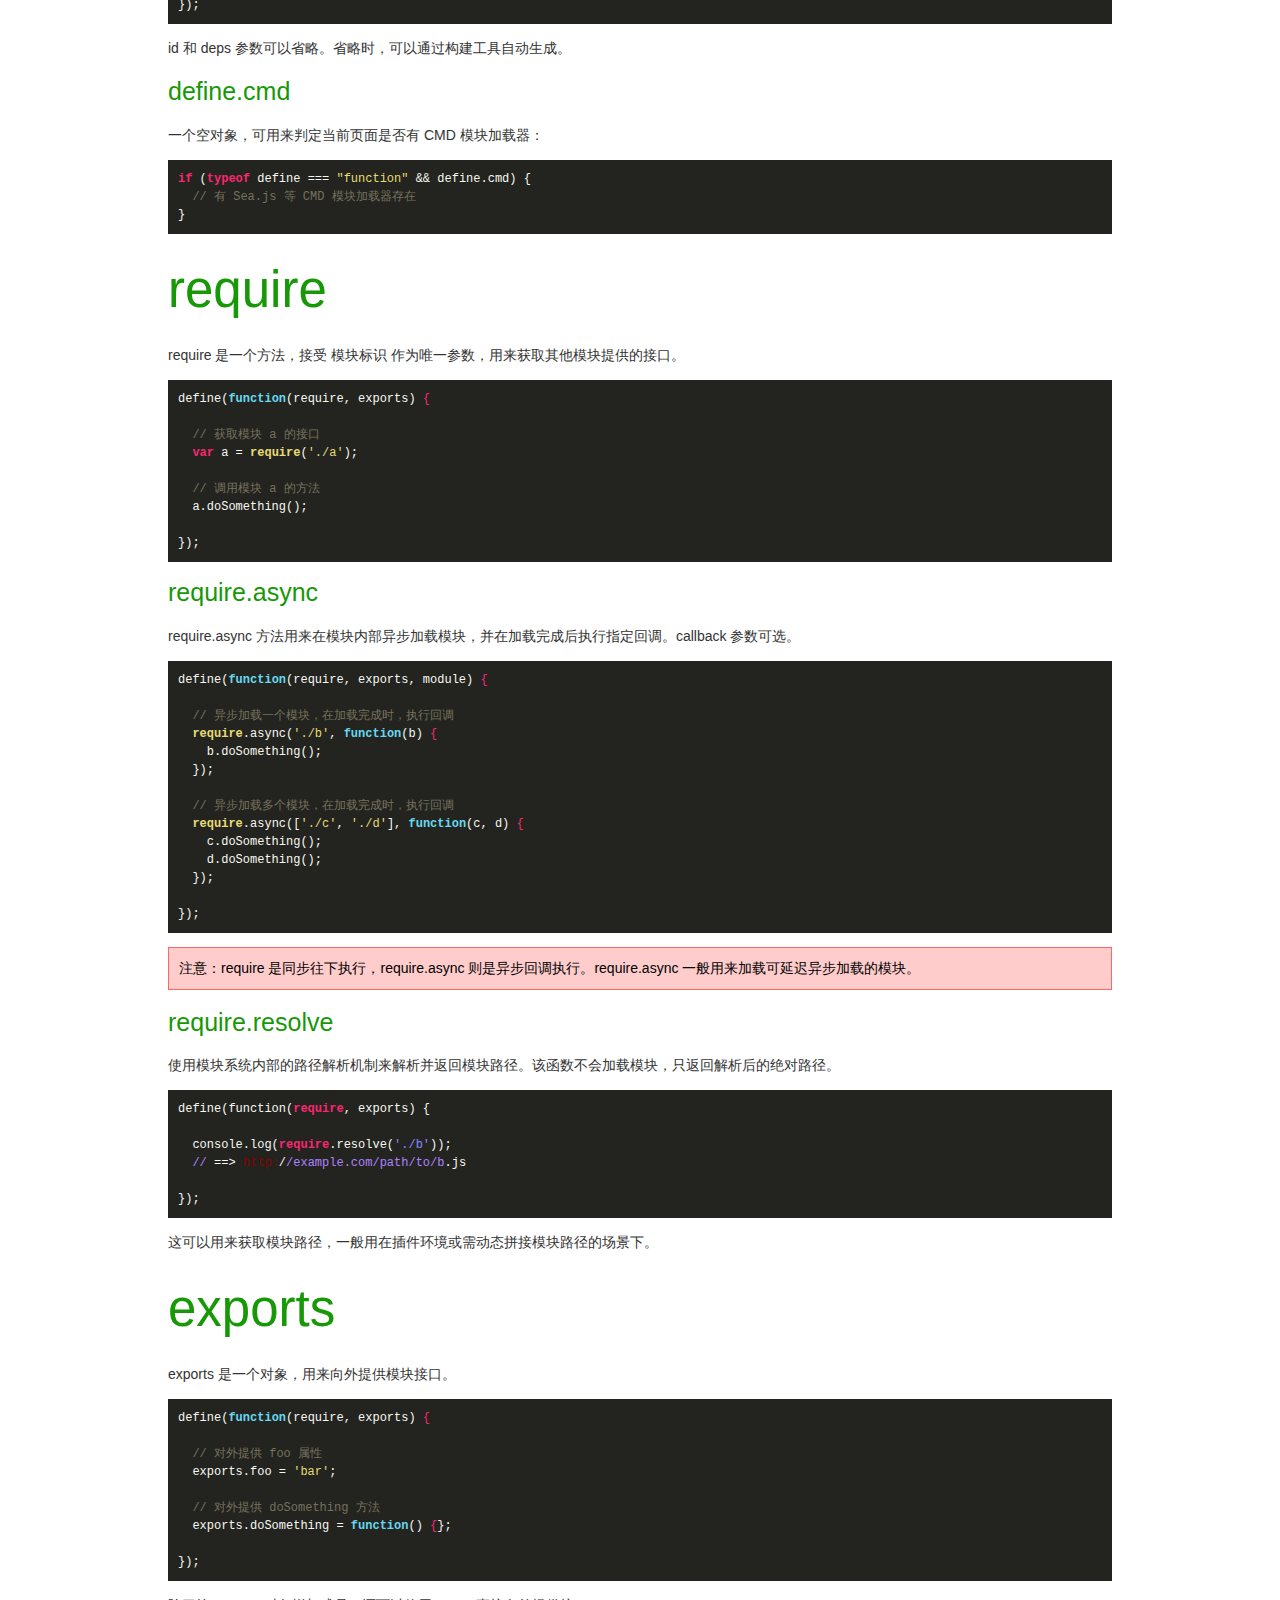
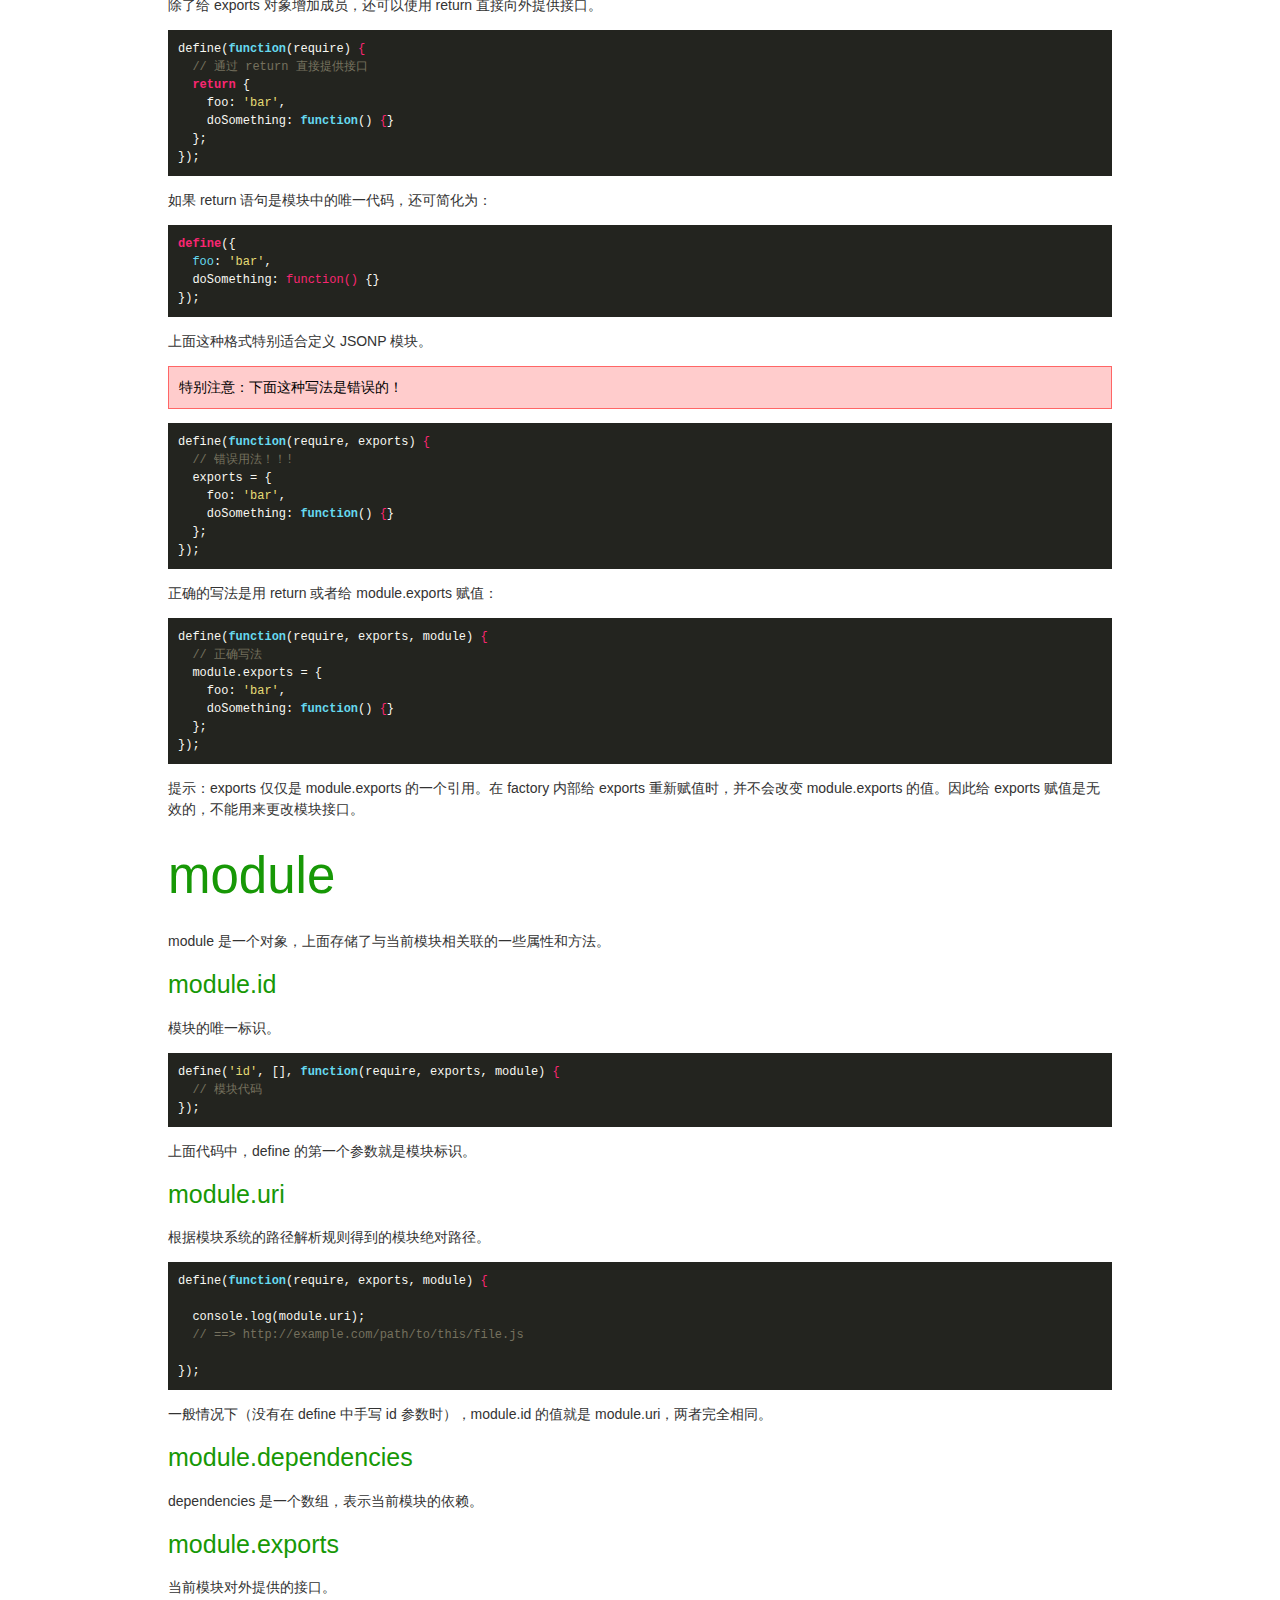
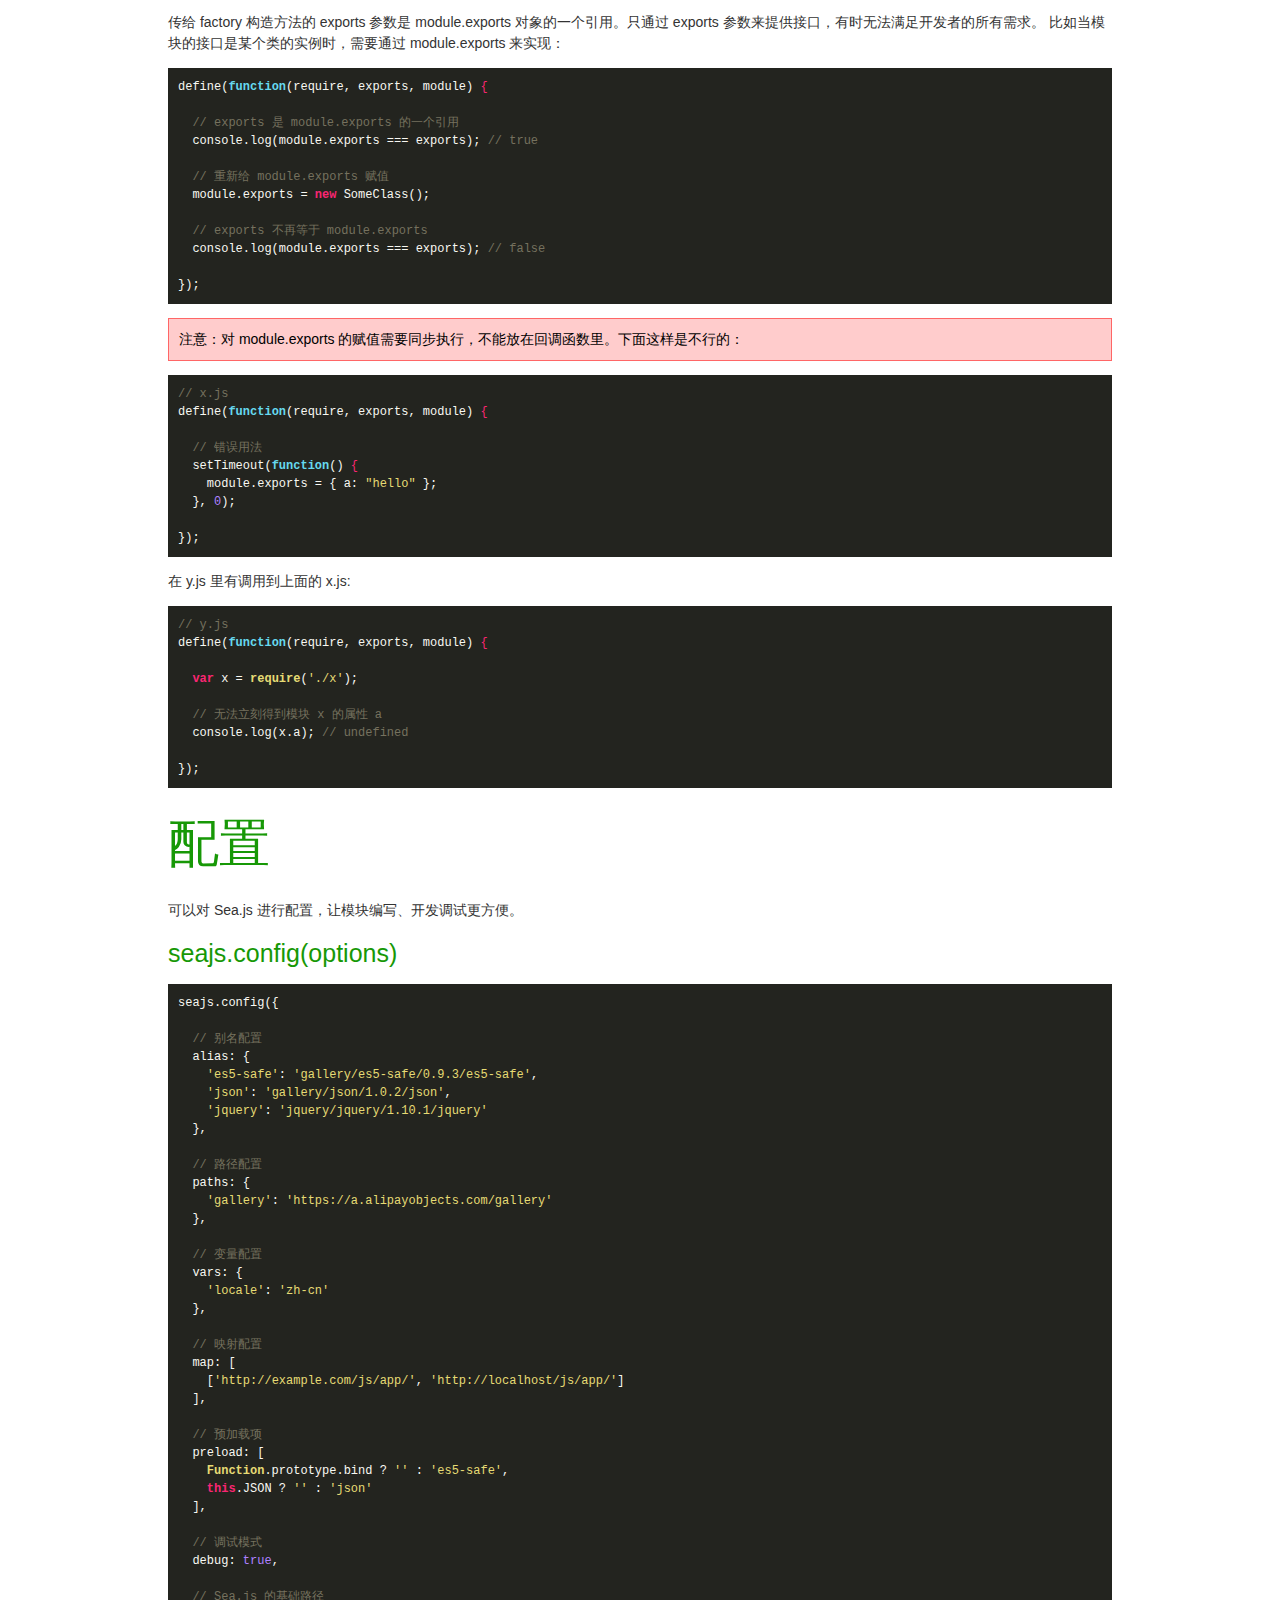
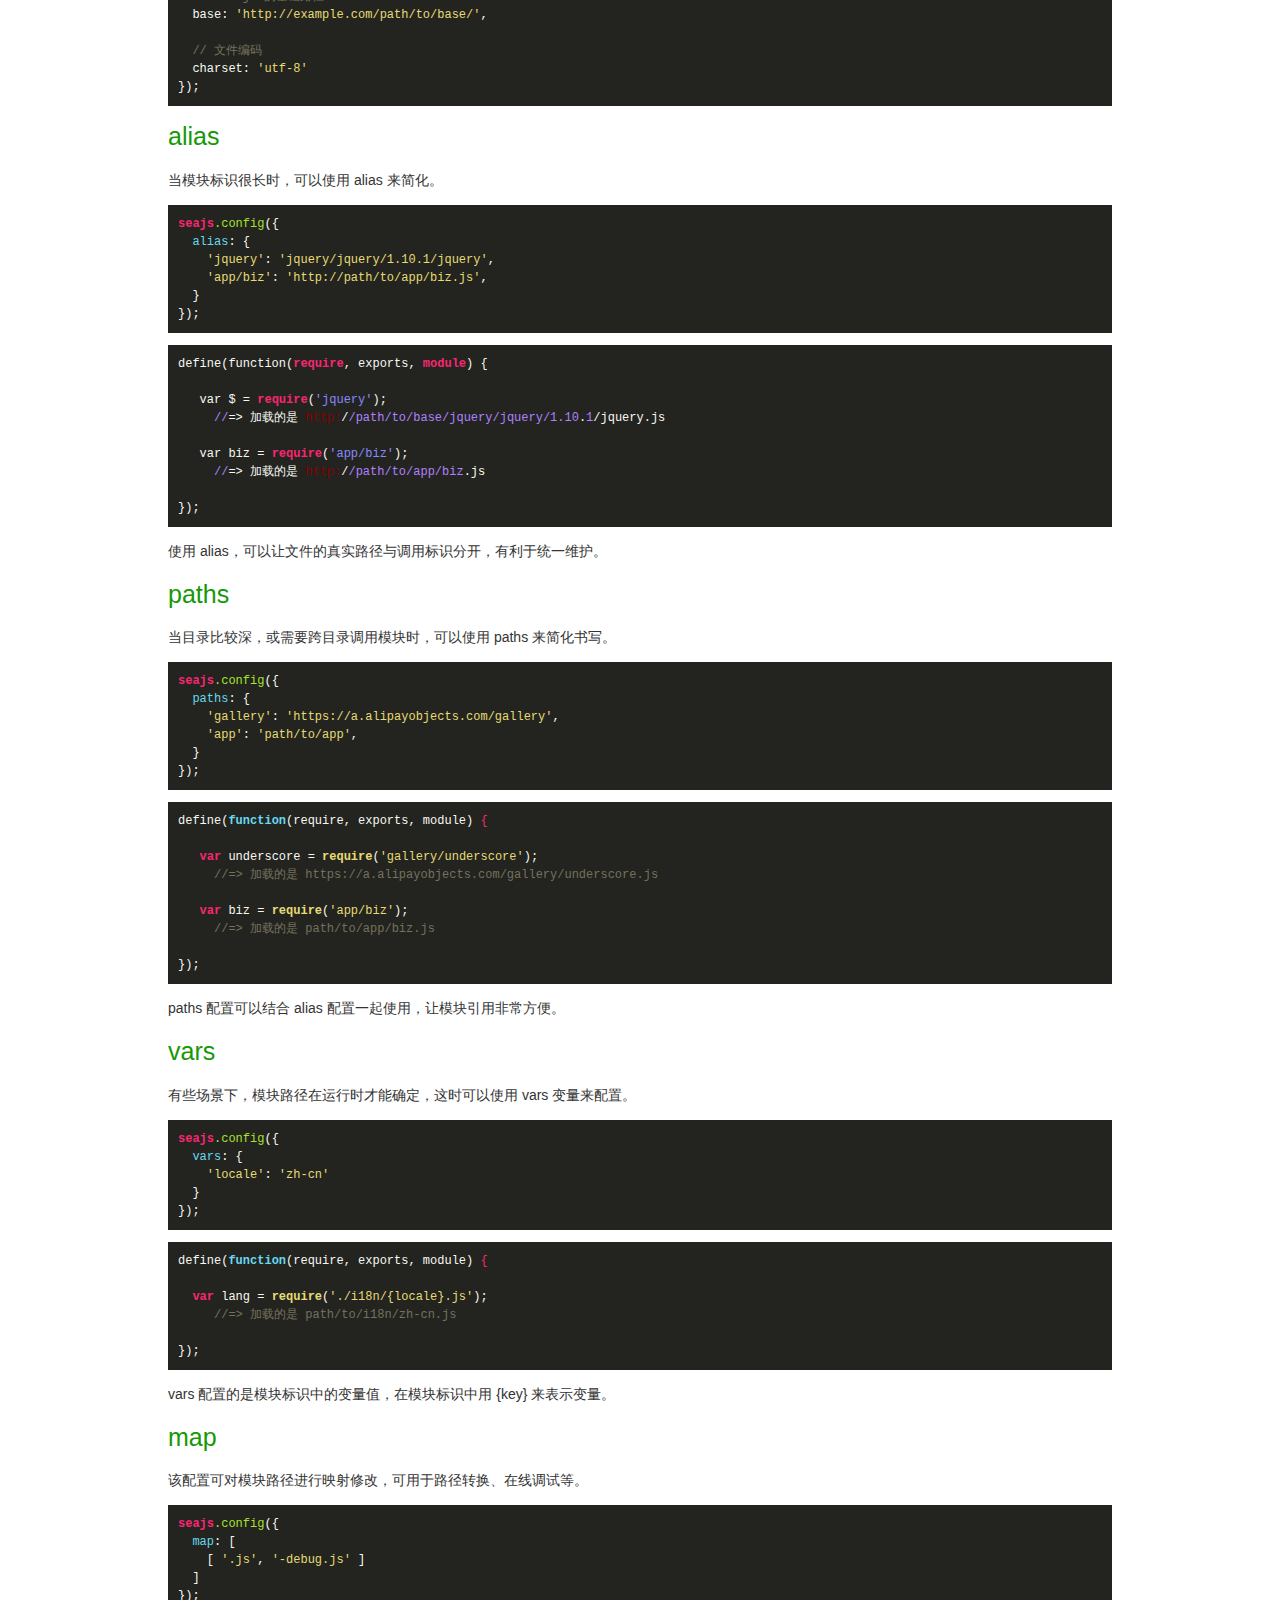
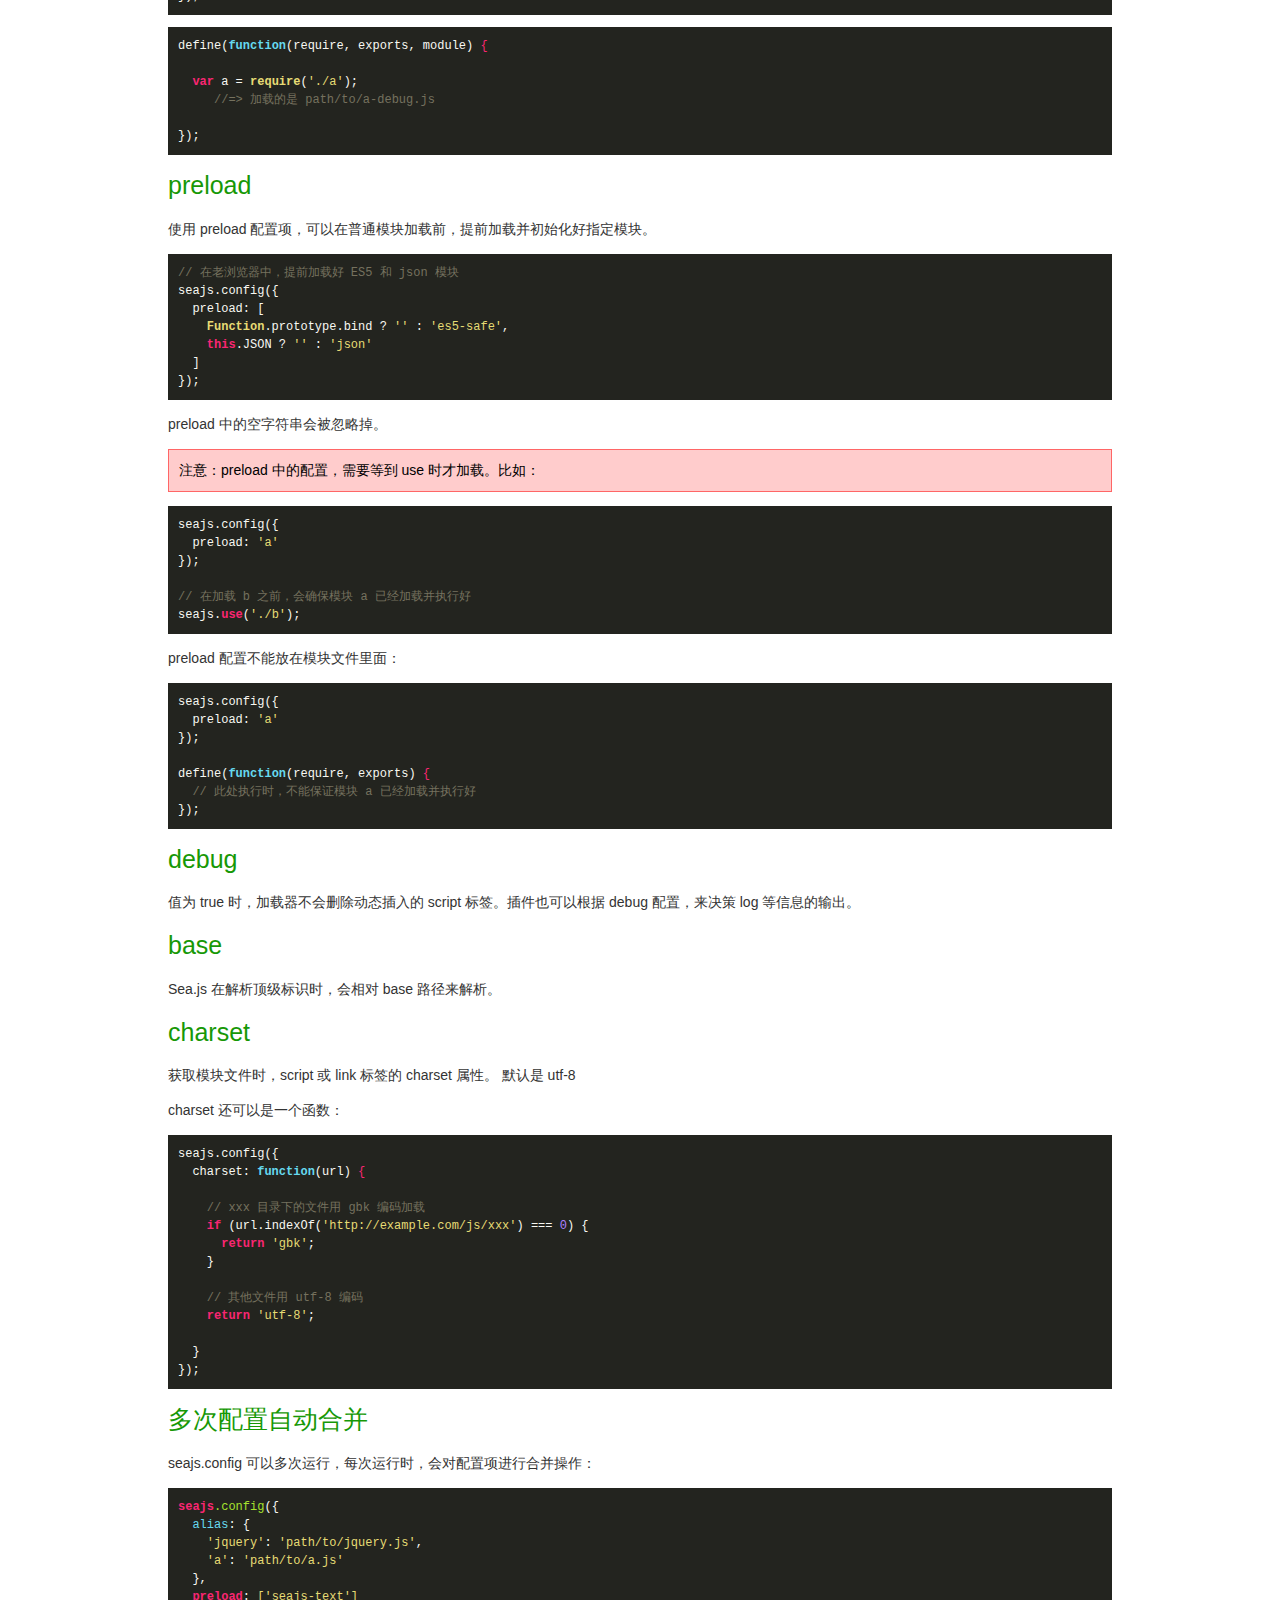
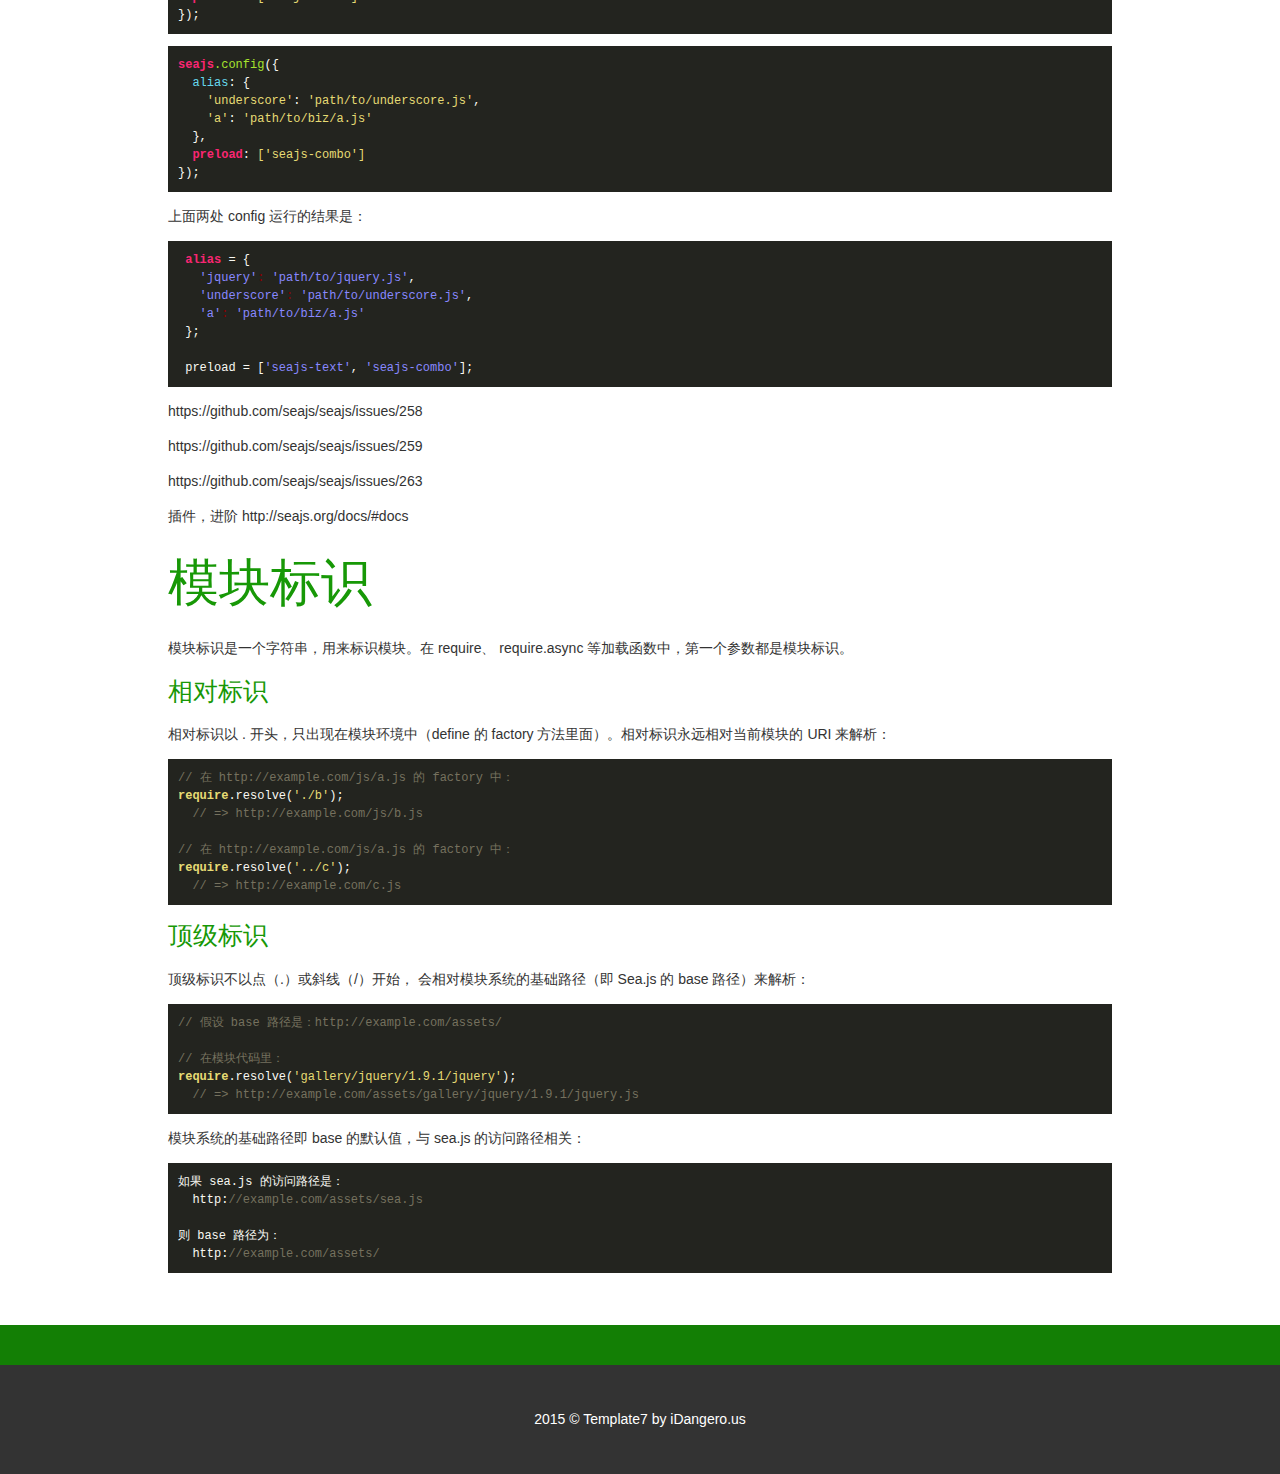
==== commit 6245c660: "seats" ====
--- a/Sea.js/index.html
+++ b/Sea.js/index.html
@@ -20,7 +20,7 @@
                     提供简单、极致的模块化开发体验
                 </div>
                 <p class="download">
-                    <a href="https://github.com/seajs/seajs" target="_blank">下载</a>
+                    <a href="https://github.com/seajs/seajs/archive/3.0.0.zip" target="_blank">下载</a>
                 </p>
                 <p class="release">
                     MIT Licensed, v3.0.0 发布于 2014-06-10
@@ -402,6 +402,30 @@
         <p>https://github.com/seajs/seajs/issues/259</p>
         <p>https://github.com/seajs/seajs/issues/263</p>
         <p>插件，进阶 http://seajs.org/docs/#docs</p>
+            <h1>模块标识</h1>
+            <p>模块标识是一个字符串，用来标识模块。在 require、 require.async 等加载函数中，第一个参数都是模块标识。</p>
+            <h4>相对标识</h4>
+            <p>相对标识以 . 开头，只出现在模块环境中（define 的 factory 方法里面）。相对标识永远相对当前模块的 URI 来解析：</p>
+            <pre><code>// 在 http://example.com/js/a.js 的 factory 中：
+require.resolve('./b');
+  // => http://example.com/js/b.js
+
+// 在 http://example.com/js/a.js 的 factory 中：
+require.resolve('../c');
+  // => http://example.com/c.js</code></pre>
+            <h4>顶级标识</h4>
+            <p>顶级标识不以点（.）或斜线（/）开始， 会相对模块系统的基础路径（即 Sea.js 的 base 路径）来解析：</p>
+            <pre><code>// 假设 base 路径是：http://example.com/assets/
+
+// 在模块代码里：
+require.resolve('gallery/jquery/1.9.1/jquery');
+  // => http://example.com/assets/gallery/jquery/1.9.1/jquery.js</code></pre>
+            <p>模块系统的基础路径即 base 的默认值，与 sea.js 的访问路径相关：</p>
+            <pre><code>如果 sea.js 的访问路径是：
+  http://example.com/assets/sea.js
+
+则 base 路径为：
+  http://example.com/assets/</code></pre>
         </div>
         <footer>
             <div class="share-line">
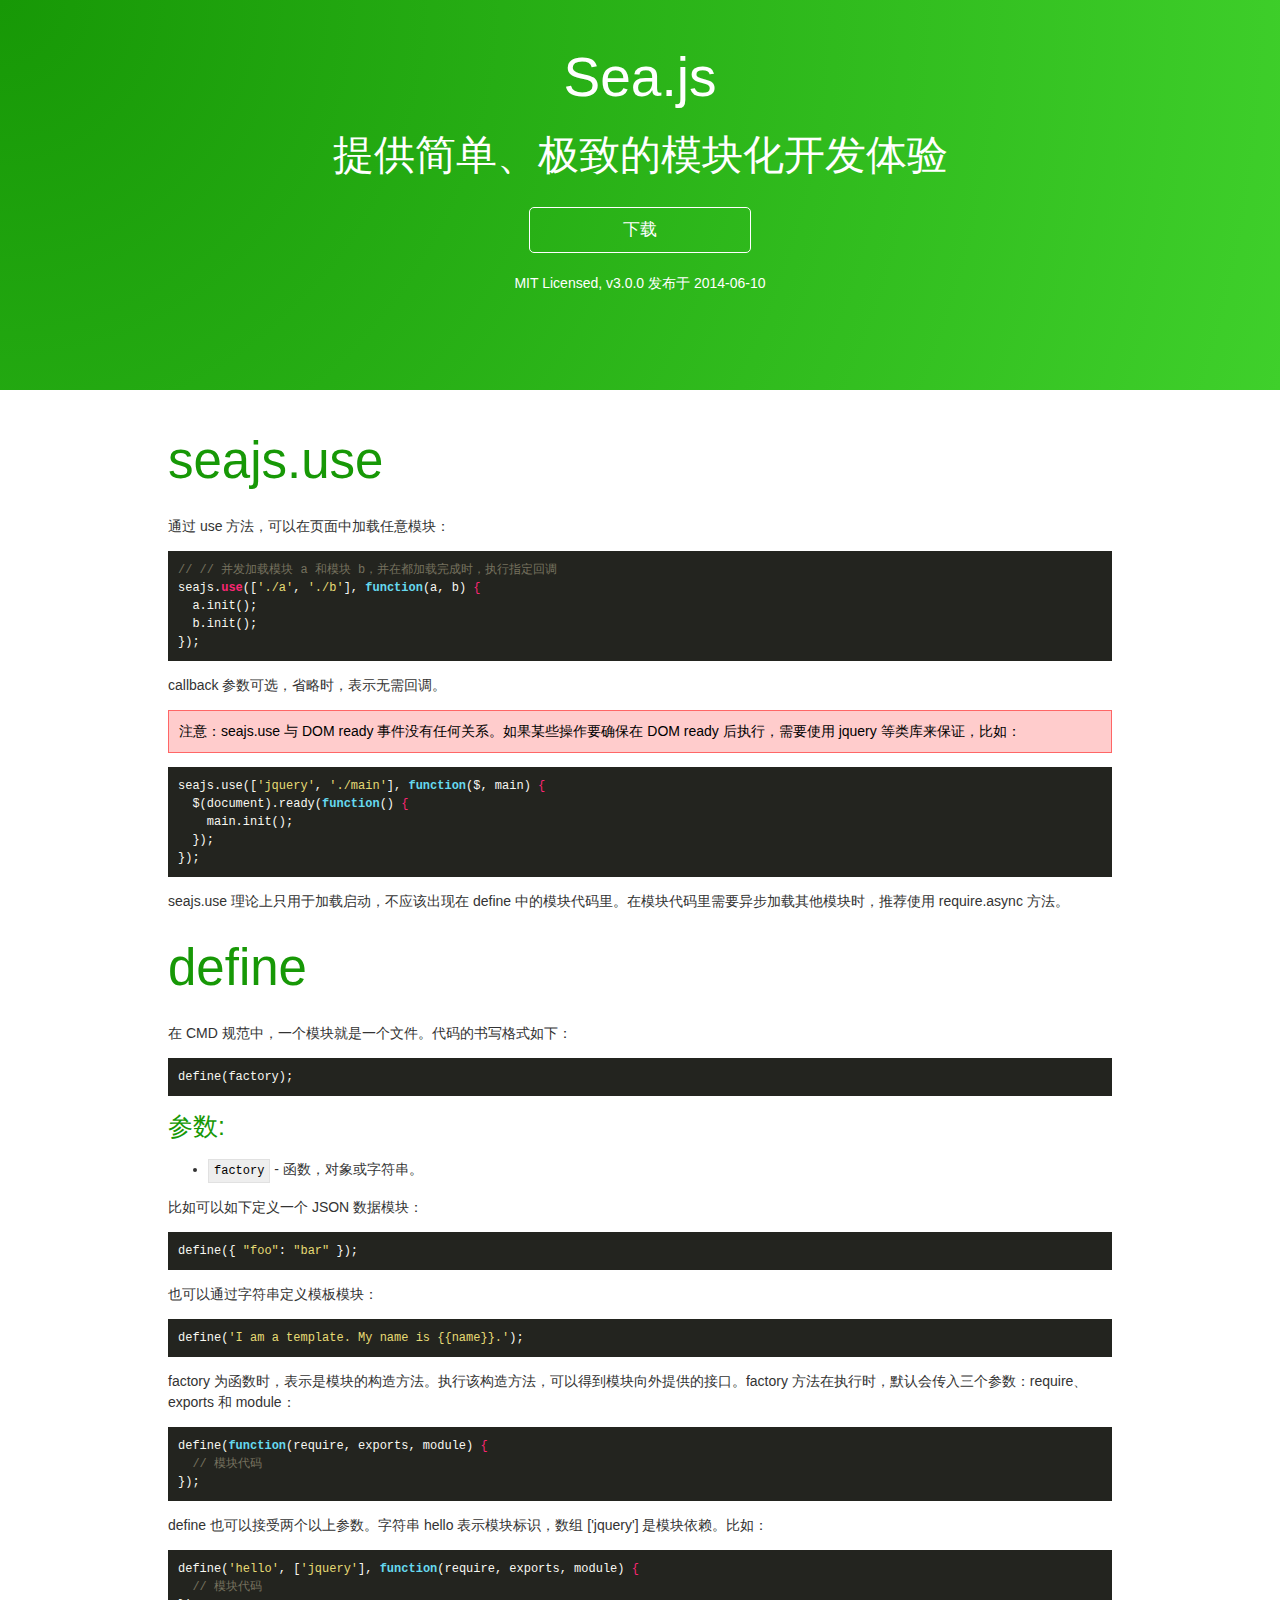
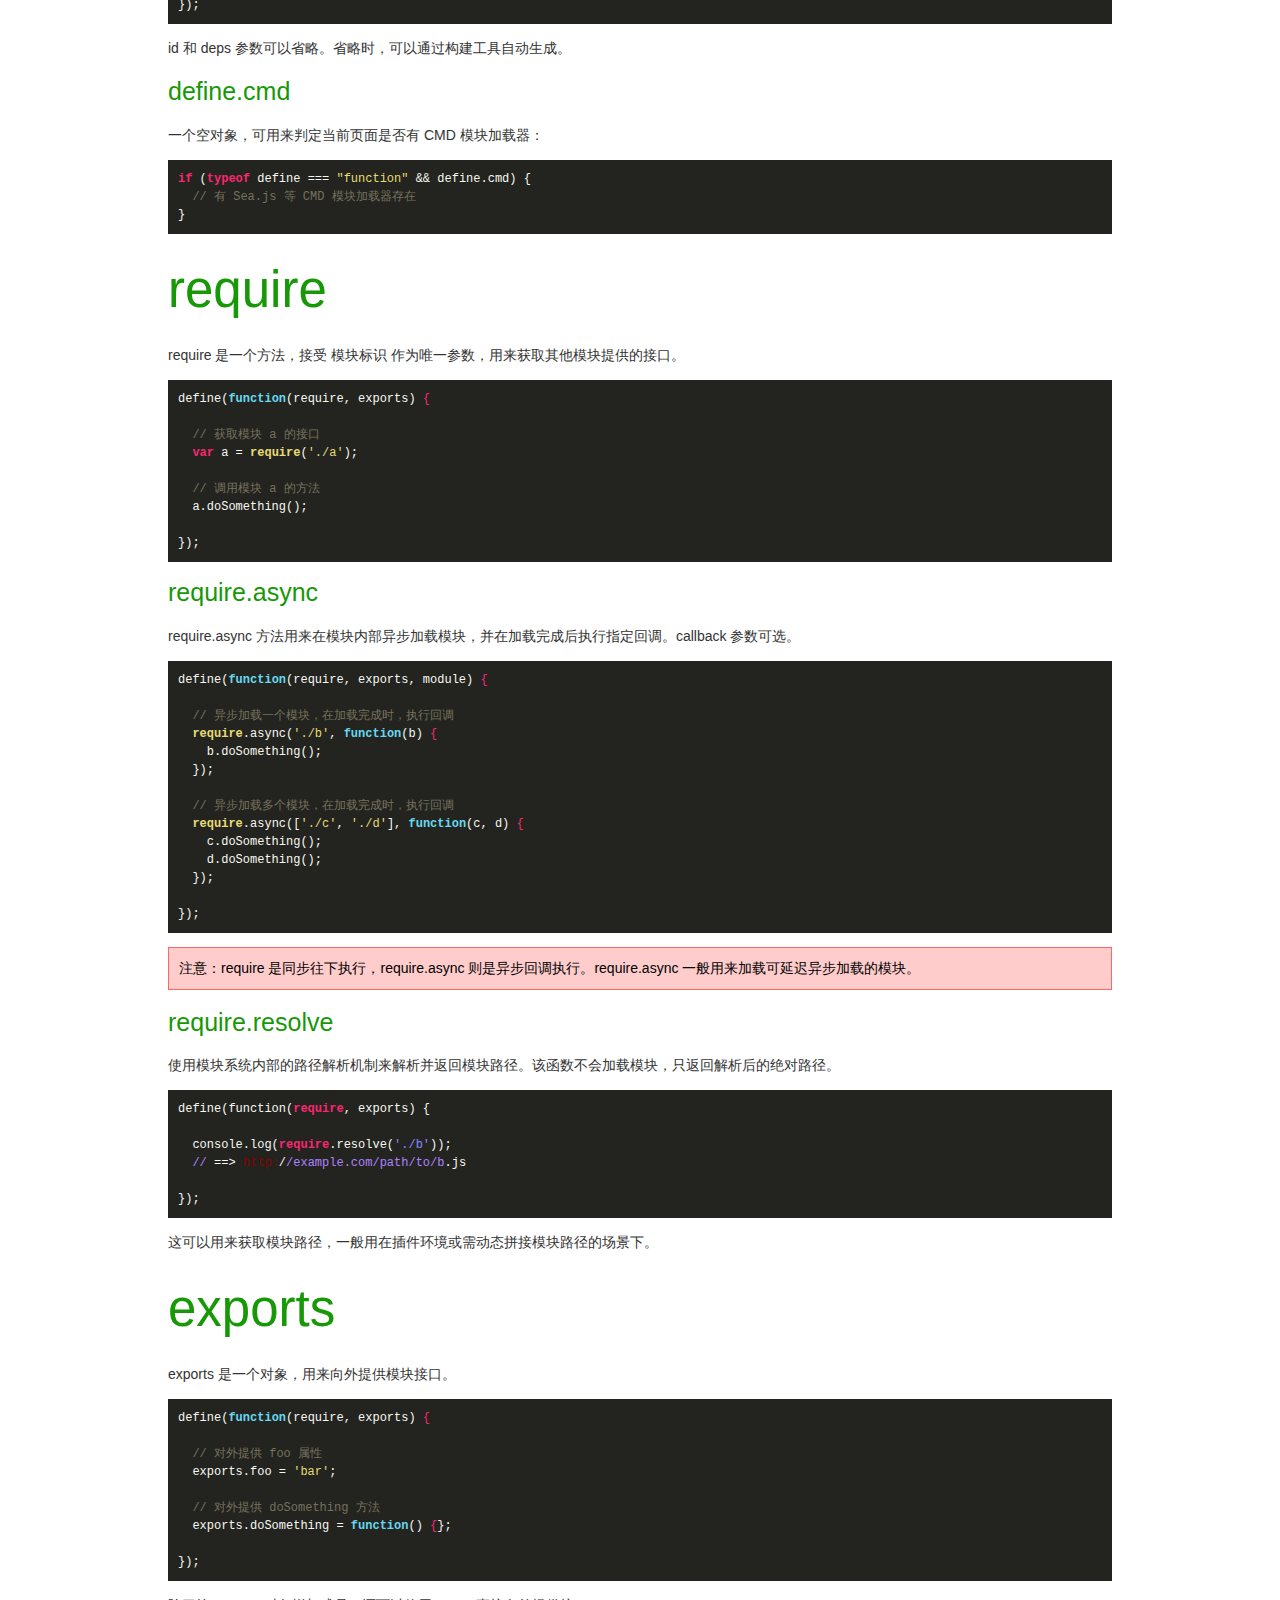
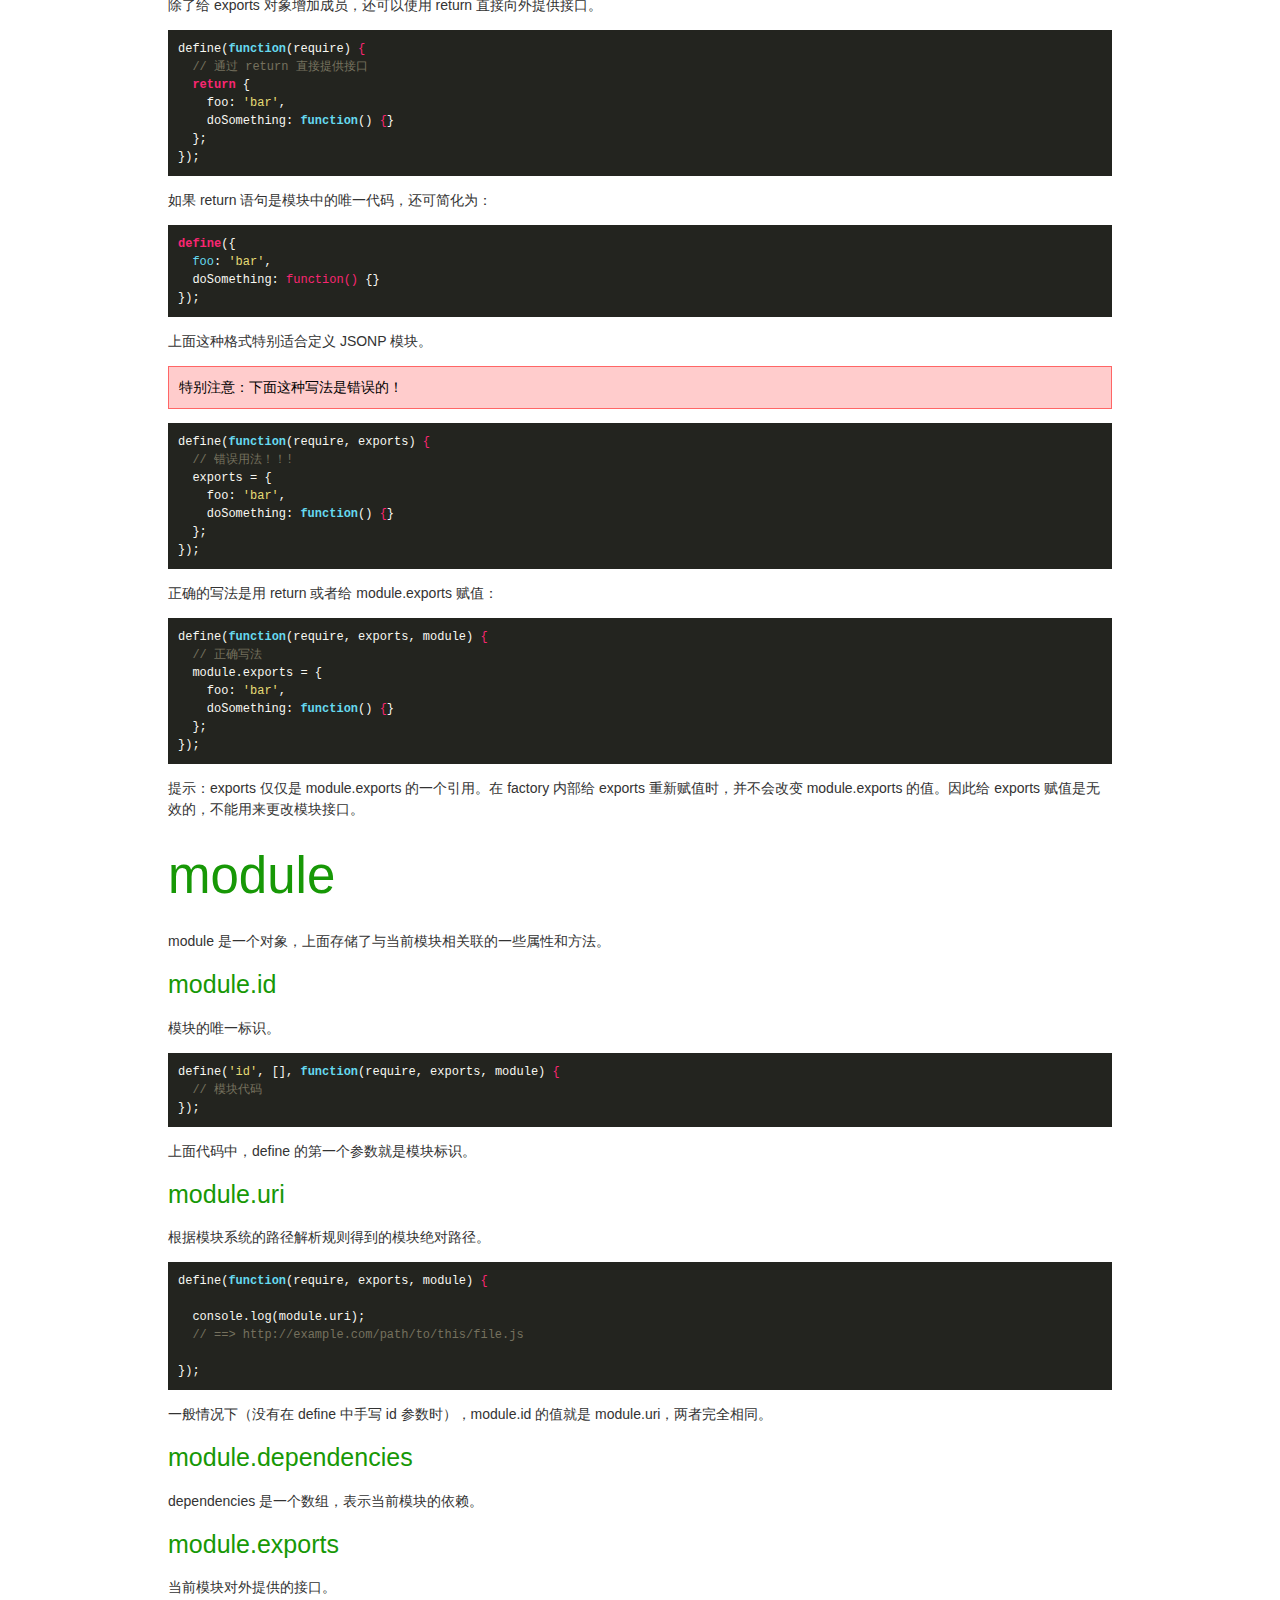
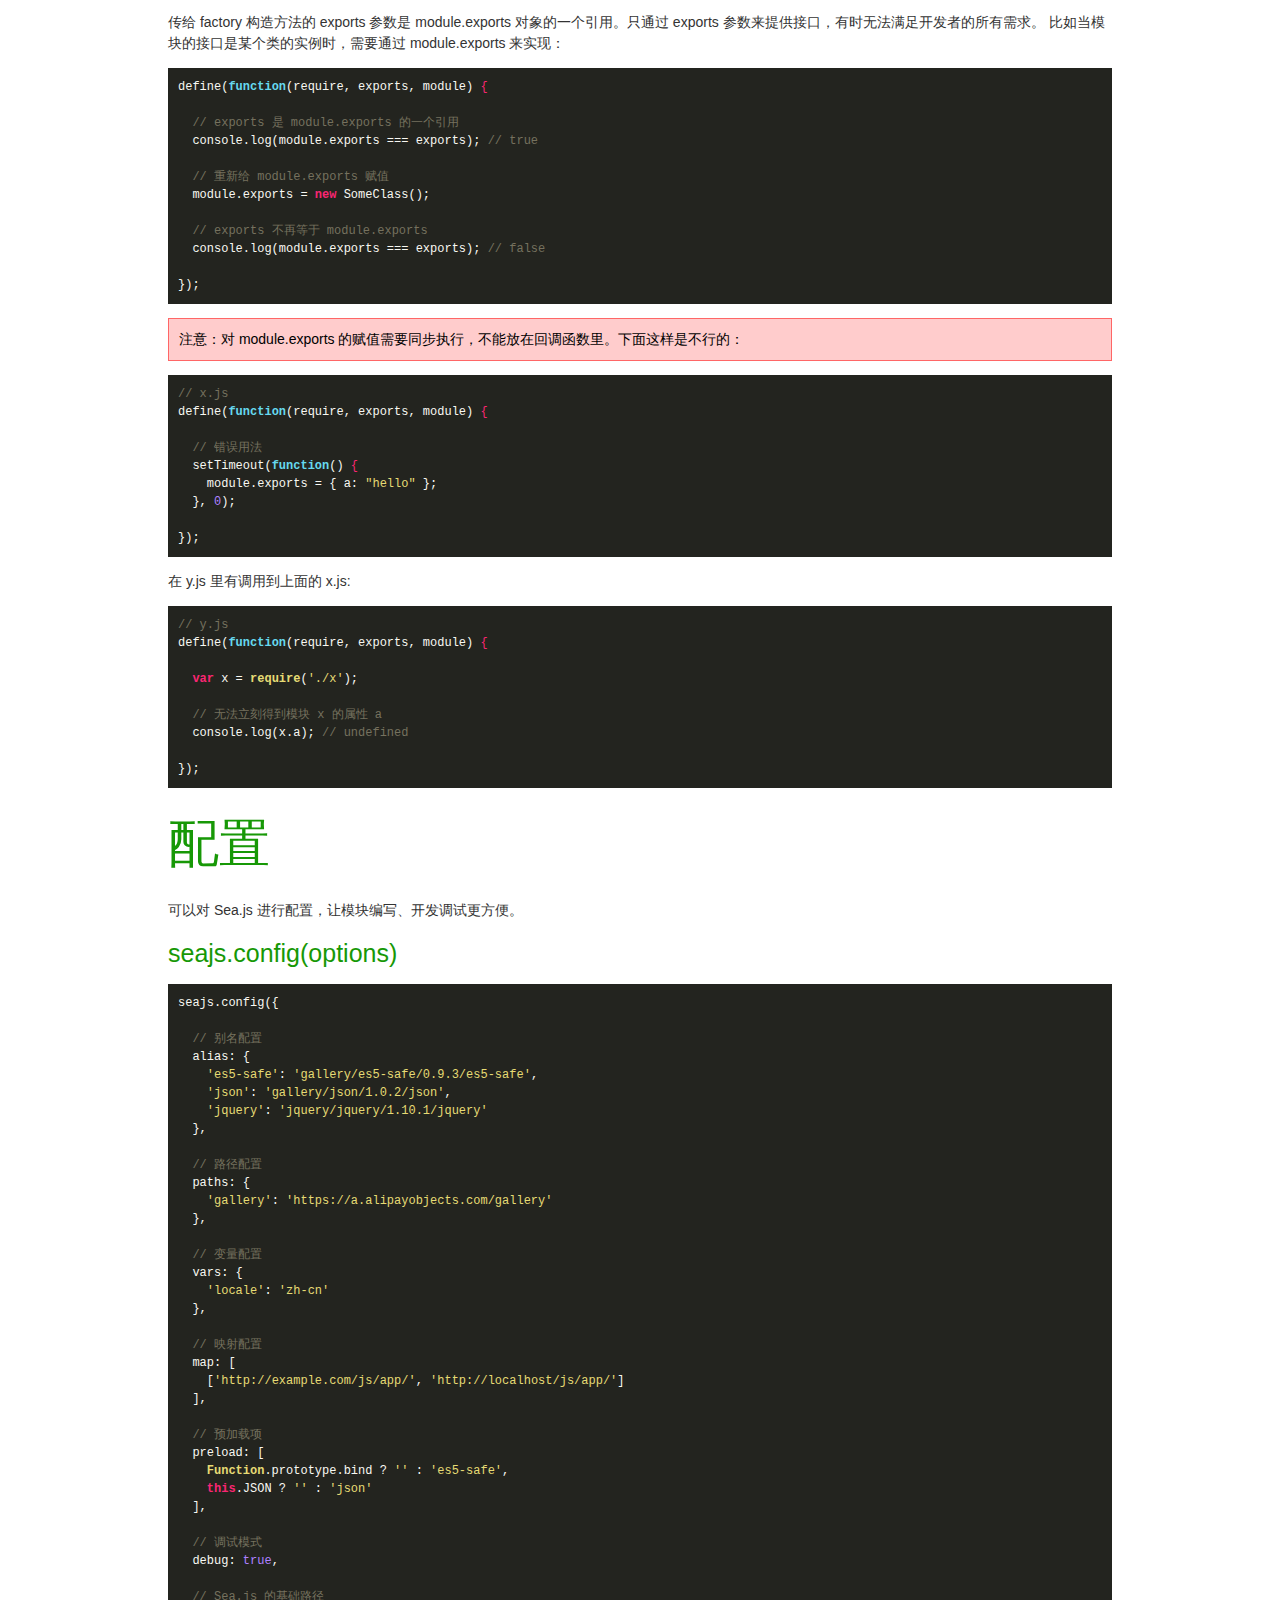
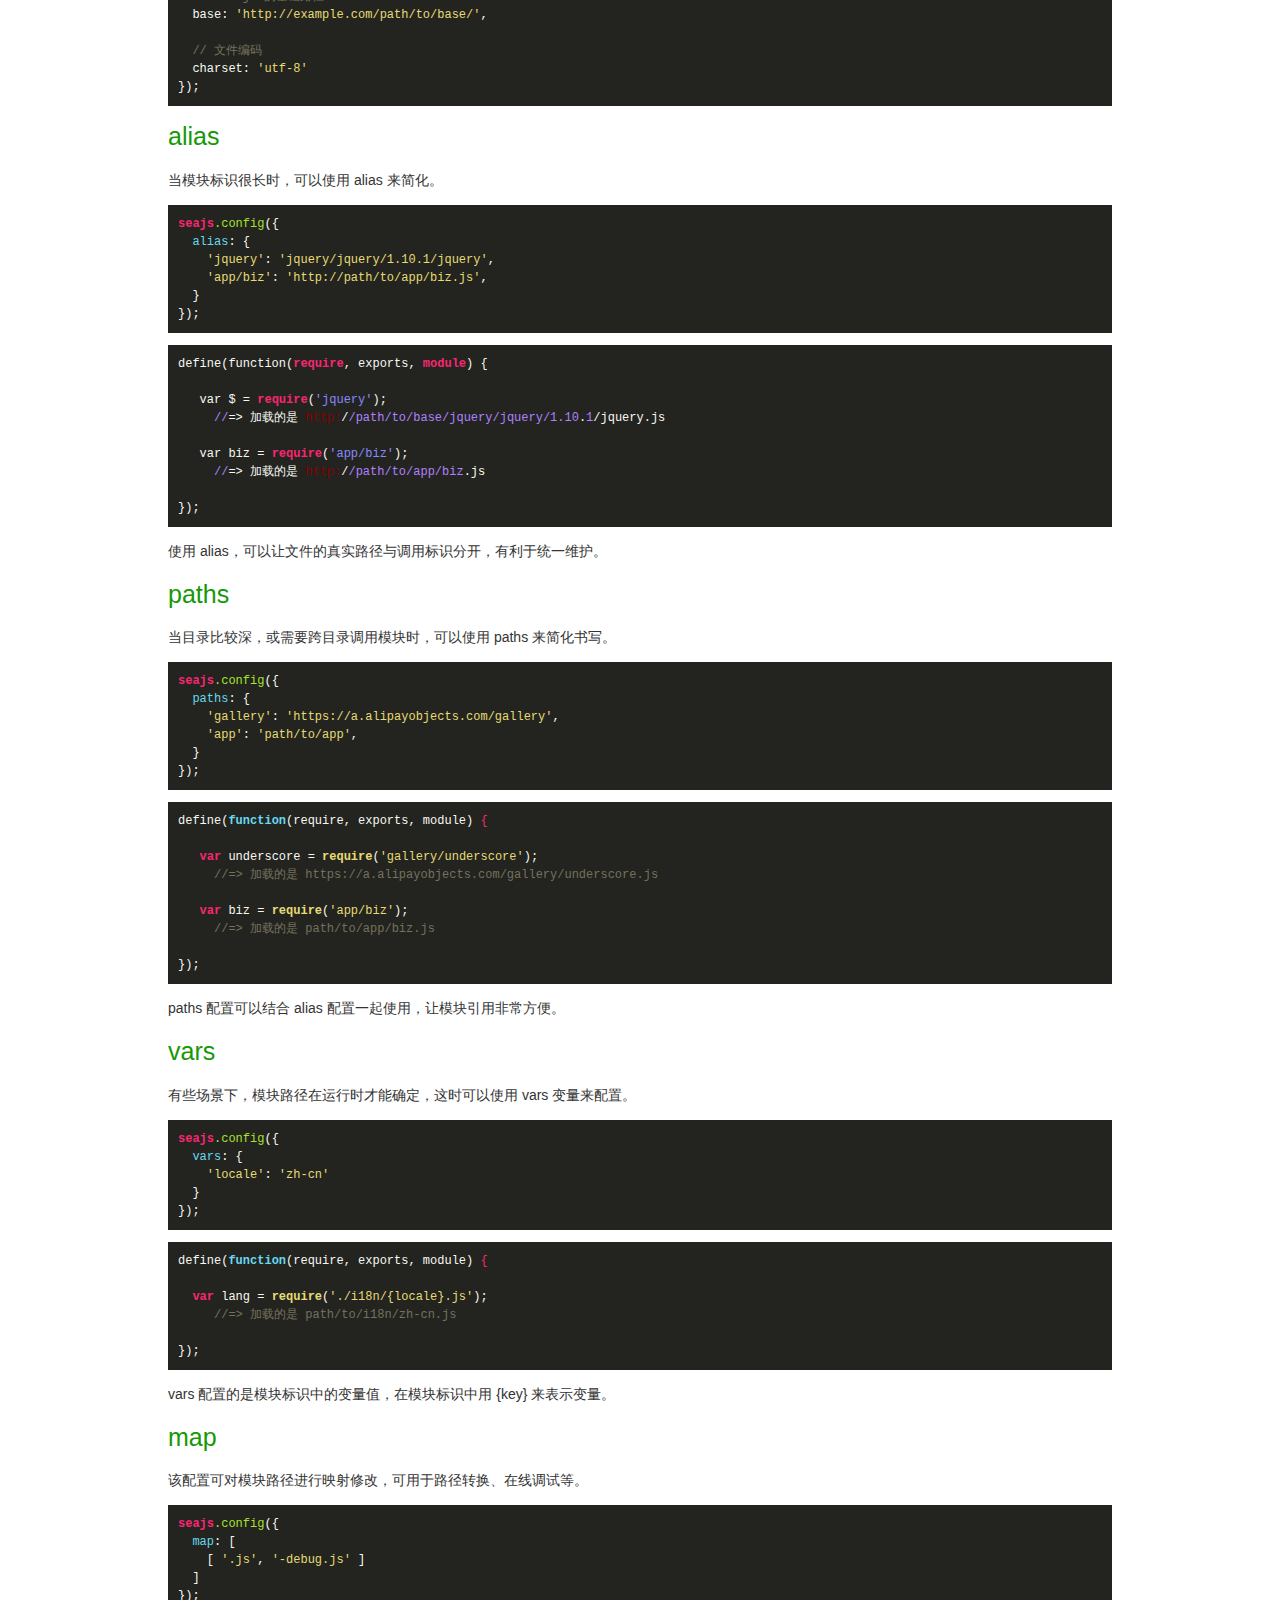
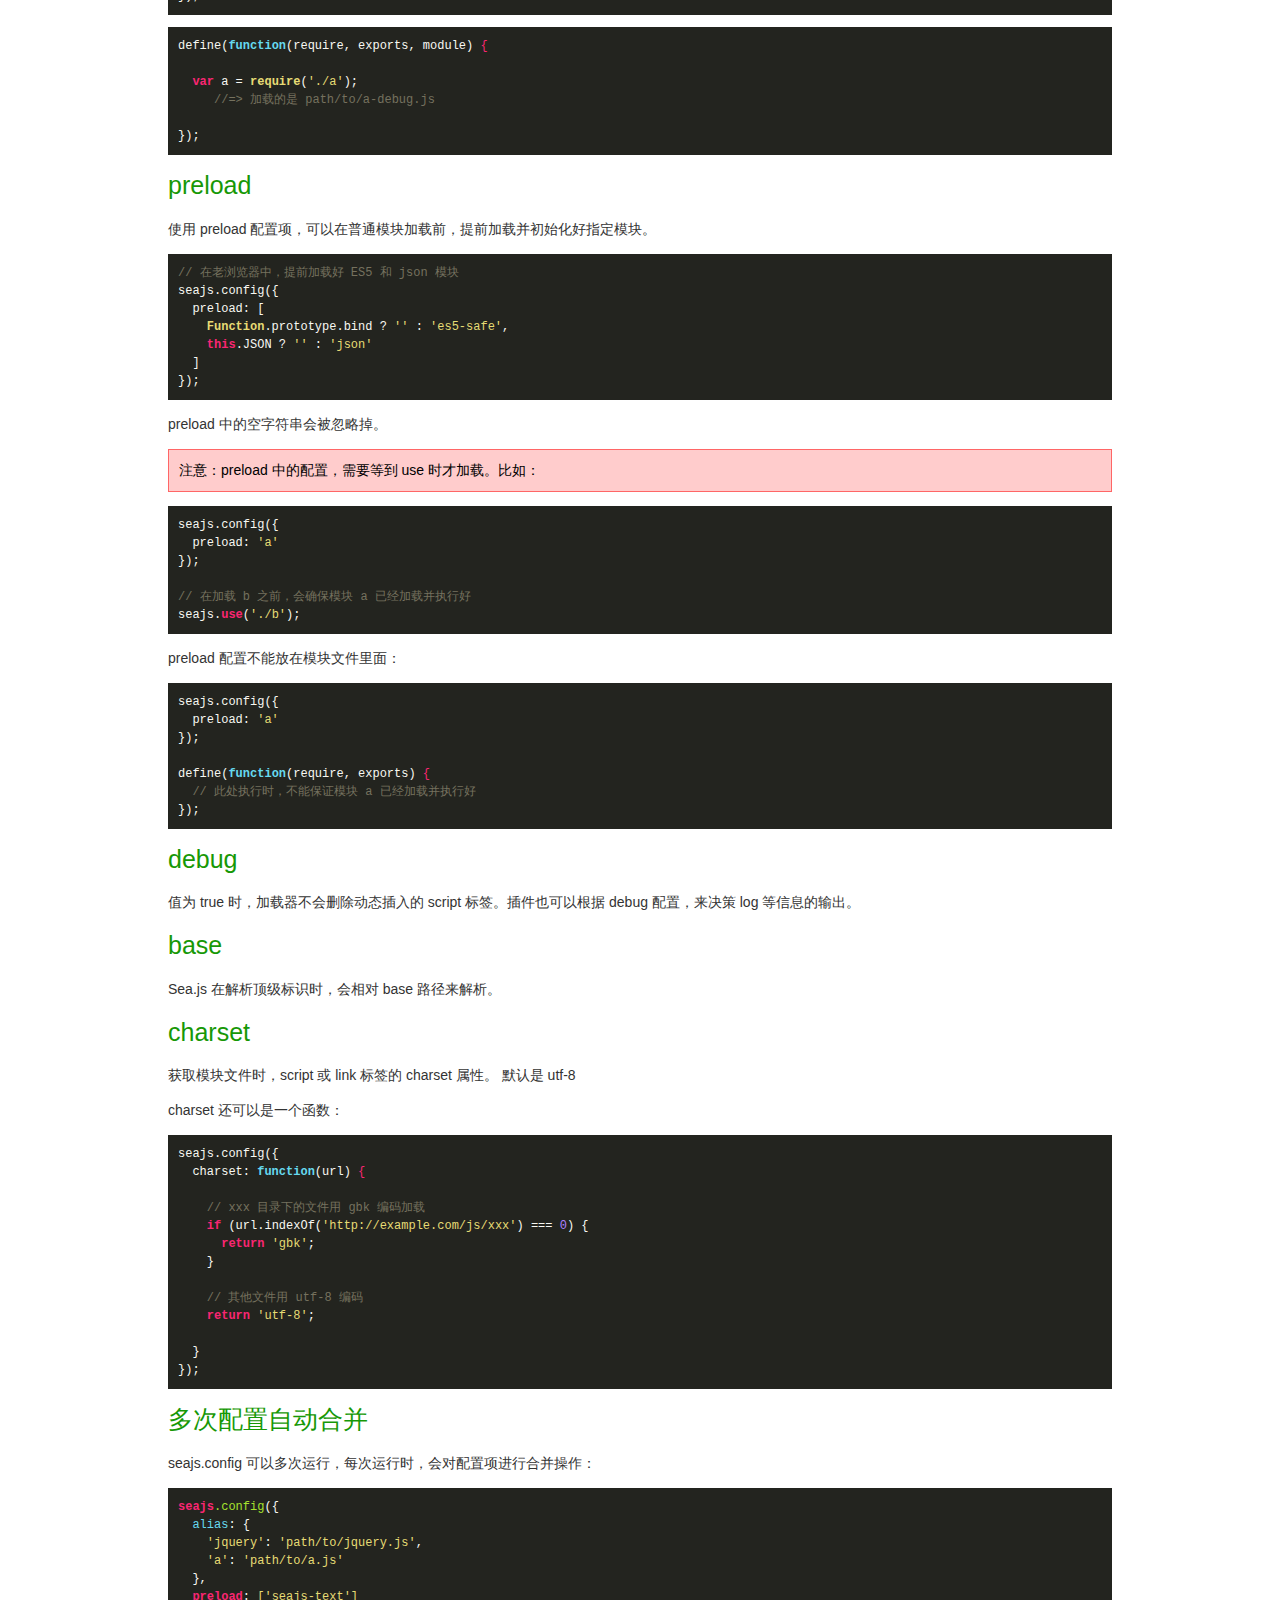
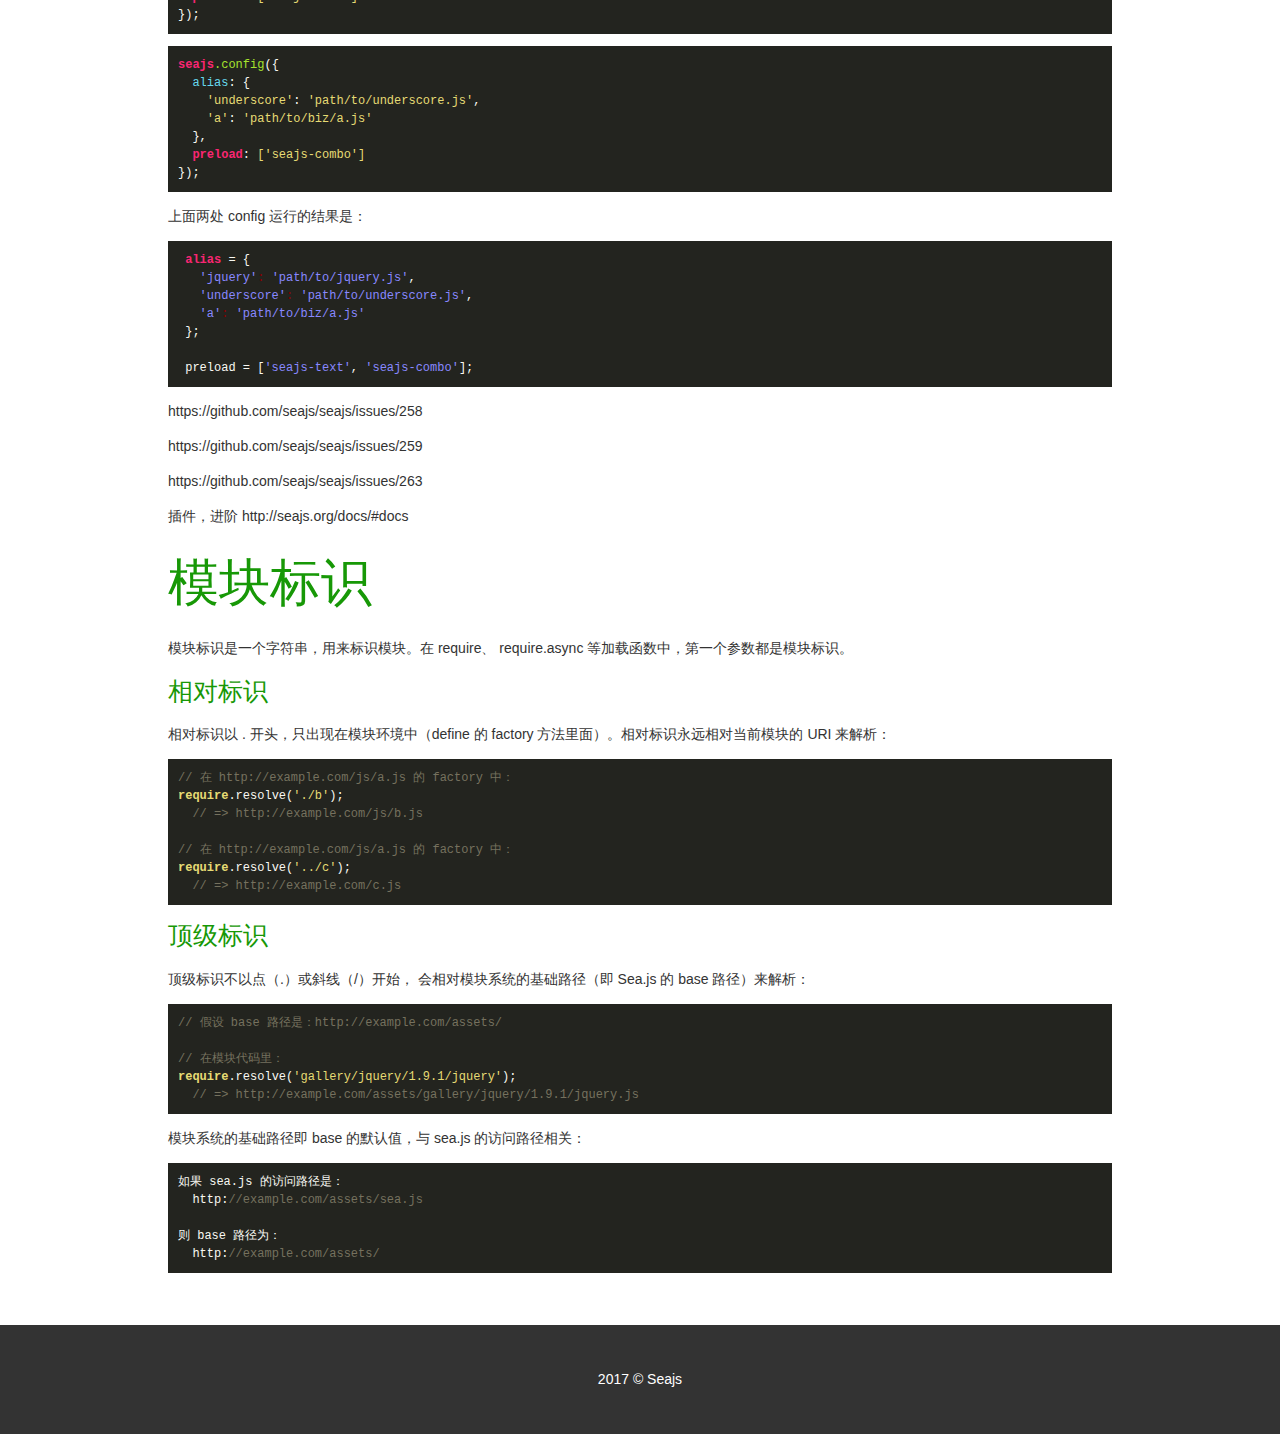
==== commit 5219c5bf: "精简seats" ====
--- a/Sea.js/index.html
+++ b/Sea.js/index.html
@@ -428,26 +428,12 @@
   http://example.com/assets/</code></pre>
         </div>
         <footer>
-            <div class="share-line">
-                <div class="addthis_toolbox addthis_default_style ">
-                    <a class="addthis_counter addthis_pill_style"></a>
-                </div>
-            </div>
             <div class="footer-inner">
                 <p>
-                    2015 © Template7 by iDangero.us
+                    2017 © Seajs
                 </p>
             </div>
         </footer>
-        <script>
-            var addthis_config = {
-                "data_track_addressbar" : true
-            };
-            var addthis_share = {
-                url : 'http://www.idangero.us/template7/'
-            };
-        </script>
-        <script src="//s7.addthis.com/js/300/addthis_widget.js#pubid=ra-52c9b0605d63191c"></script>
         <script src="js/vendor/jquery-1.11.0.min.js"></script>
         <script src="js/plugins.js"></script>
         <script src="js/main.js"></script>
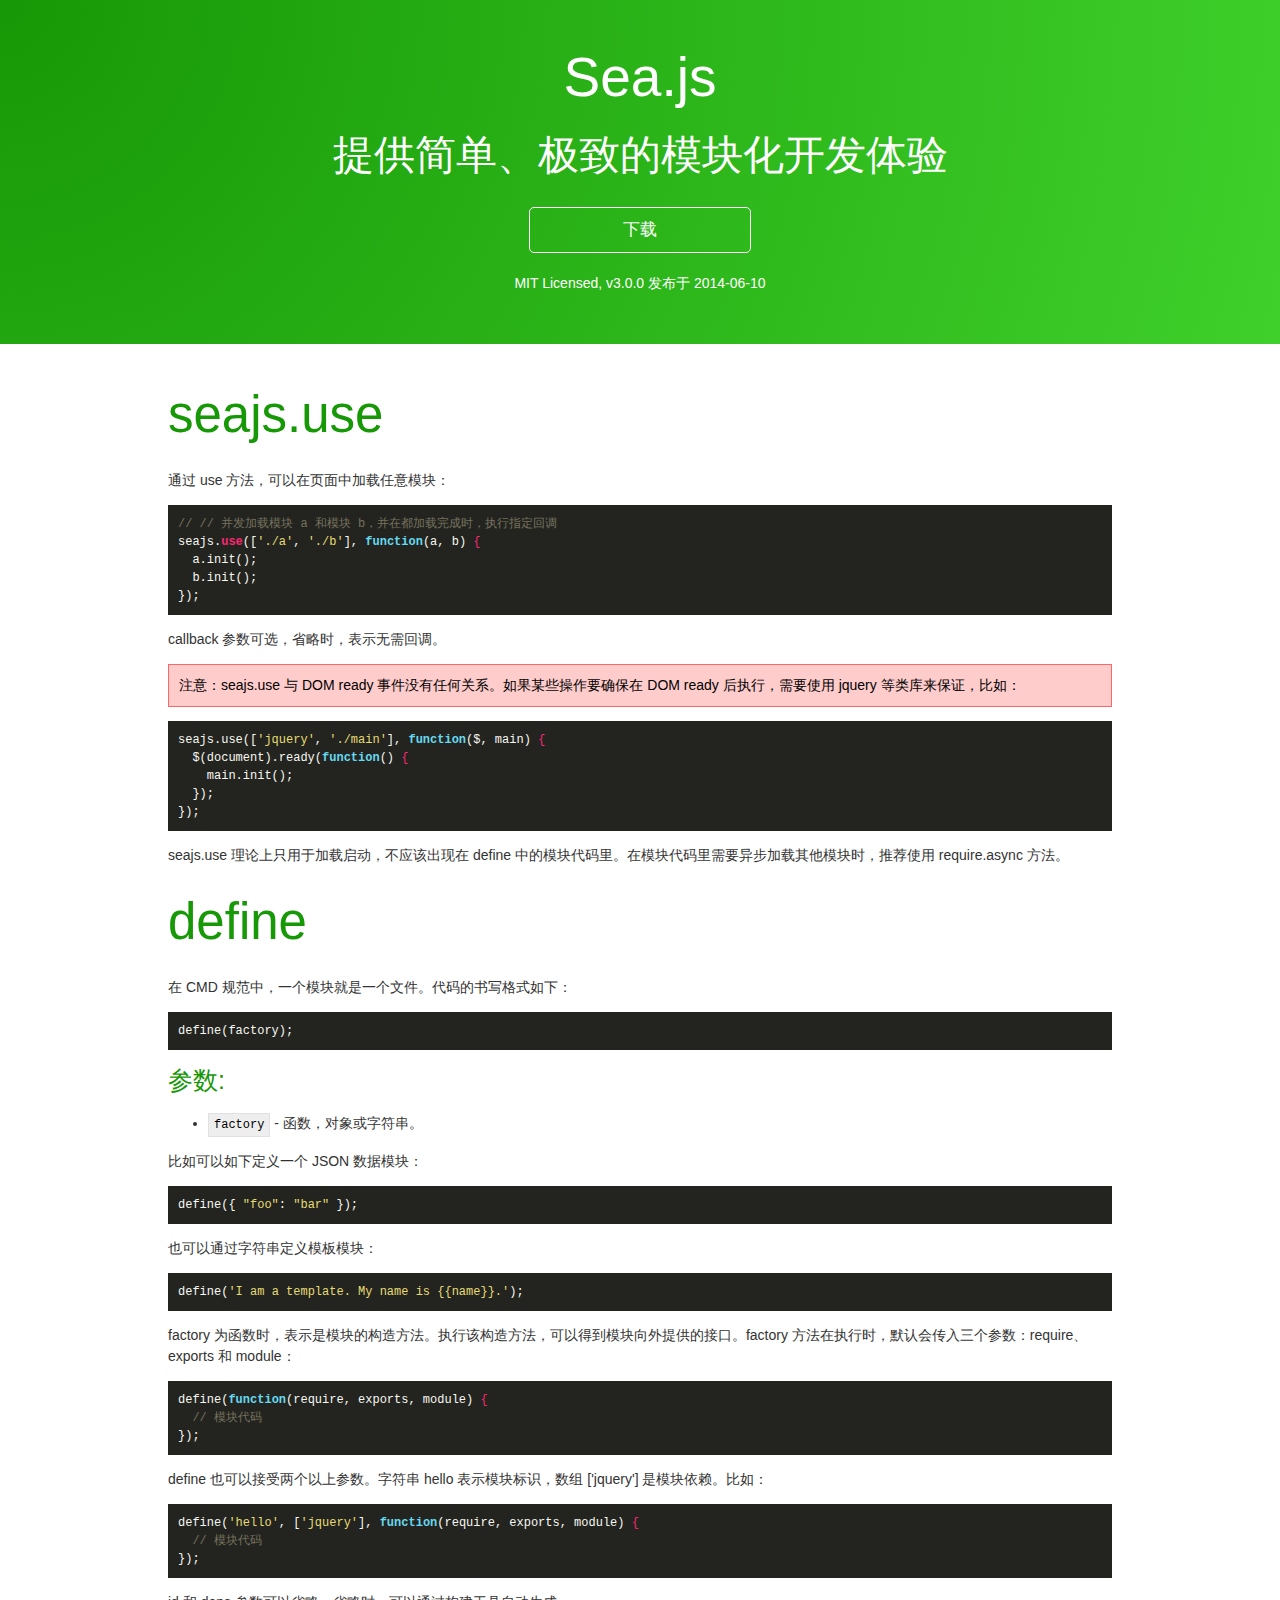
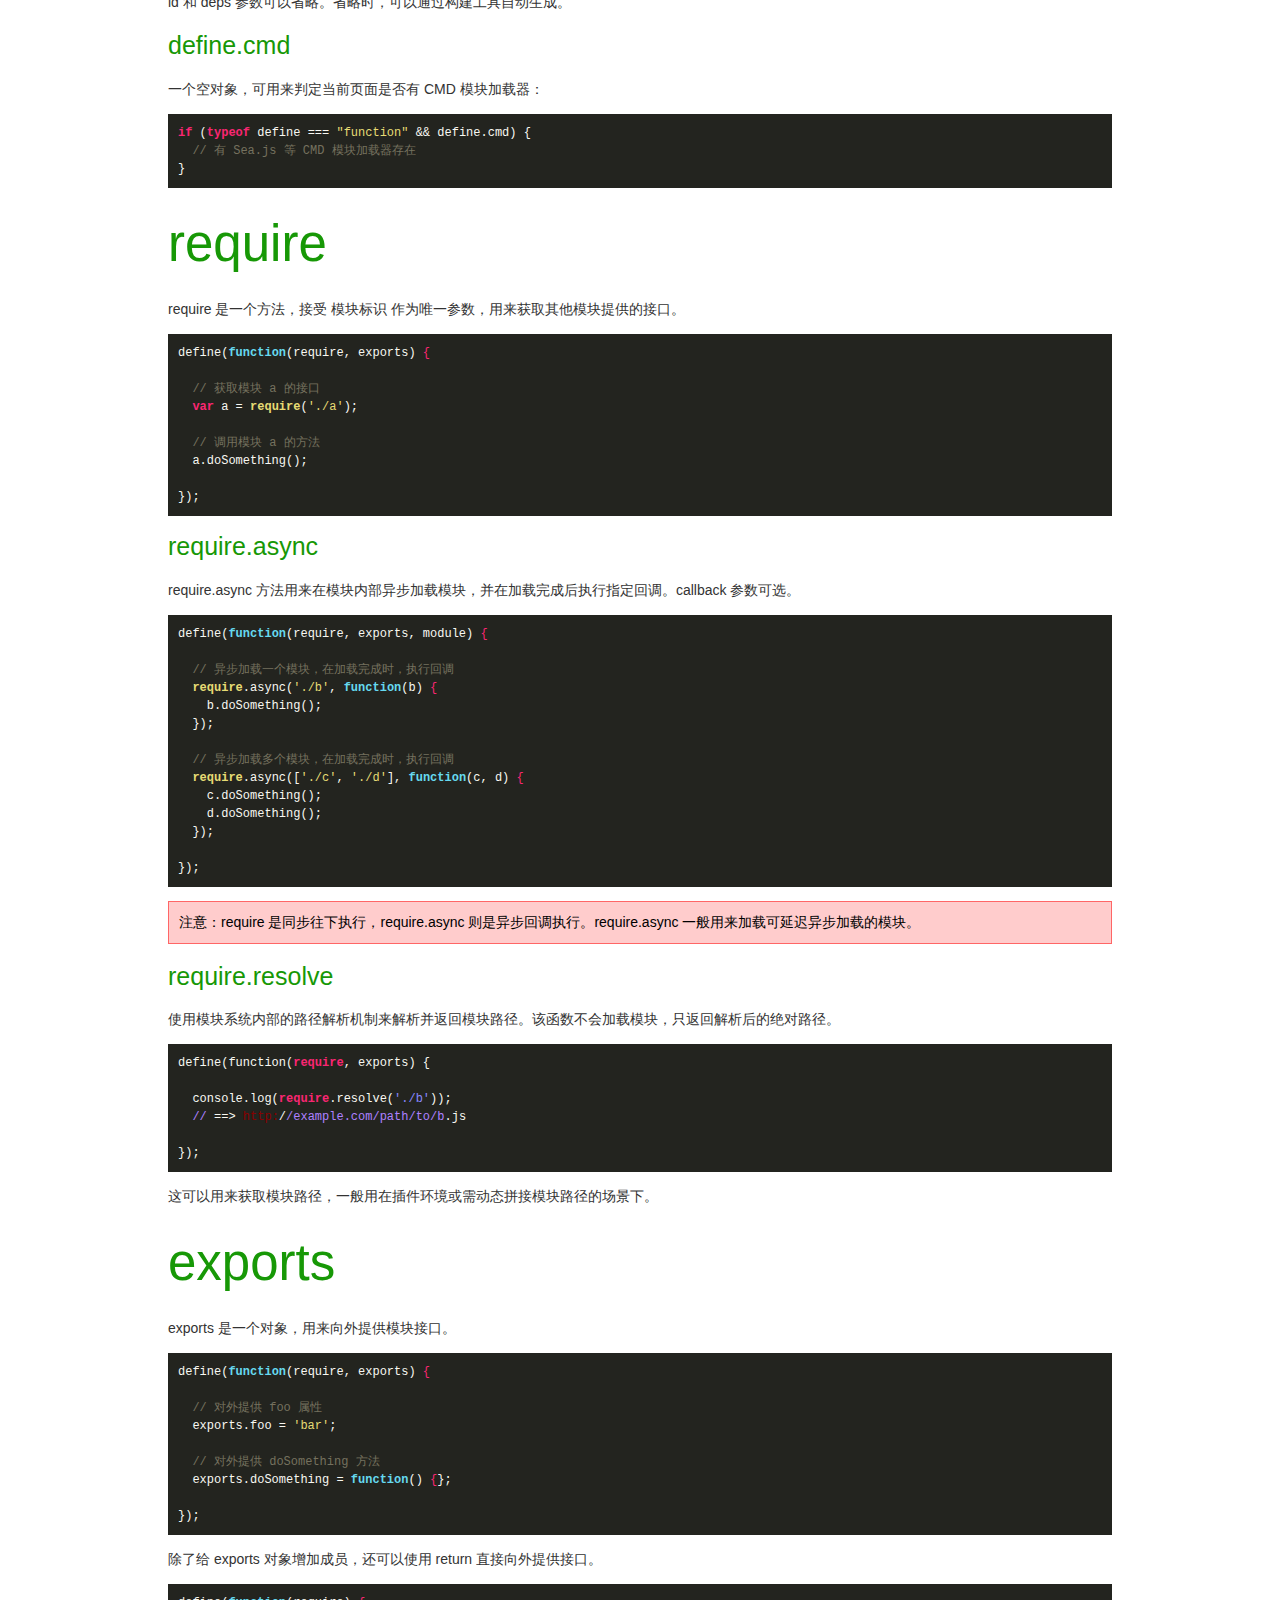
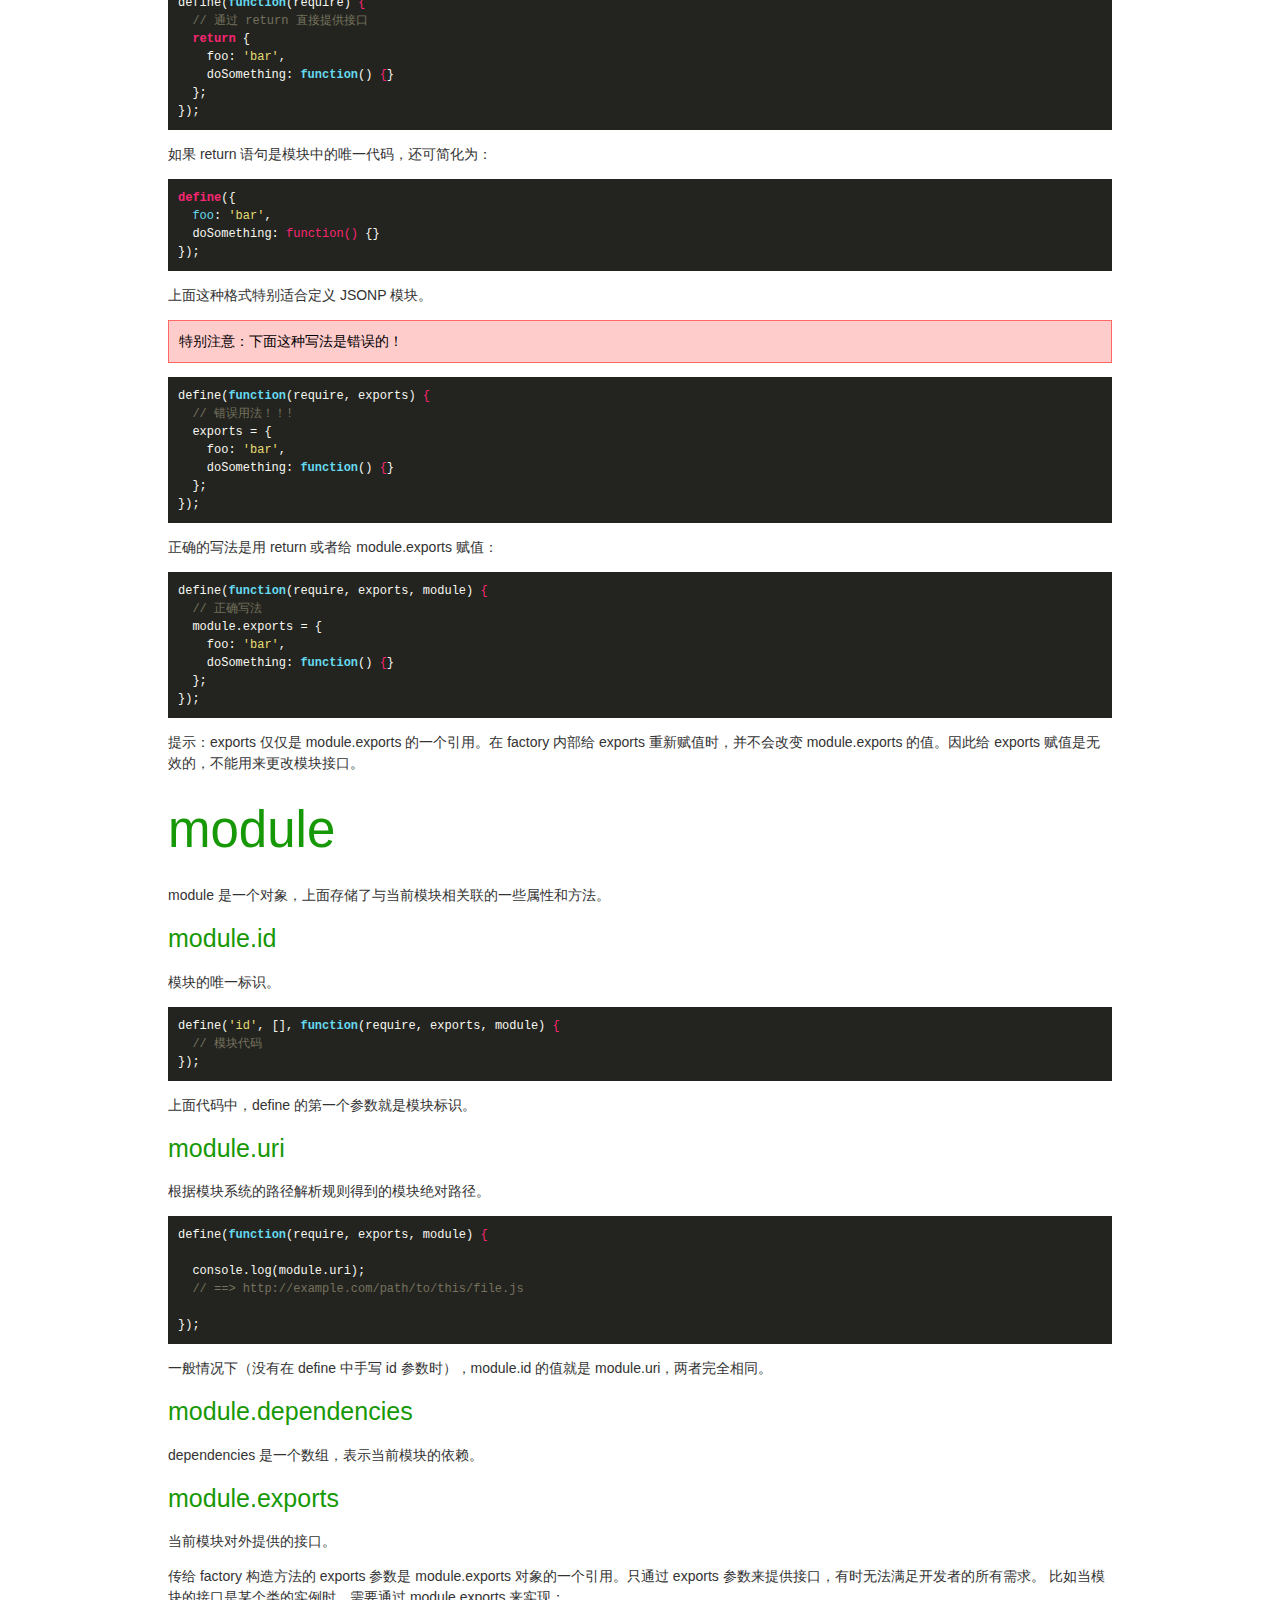
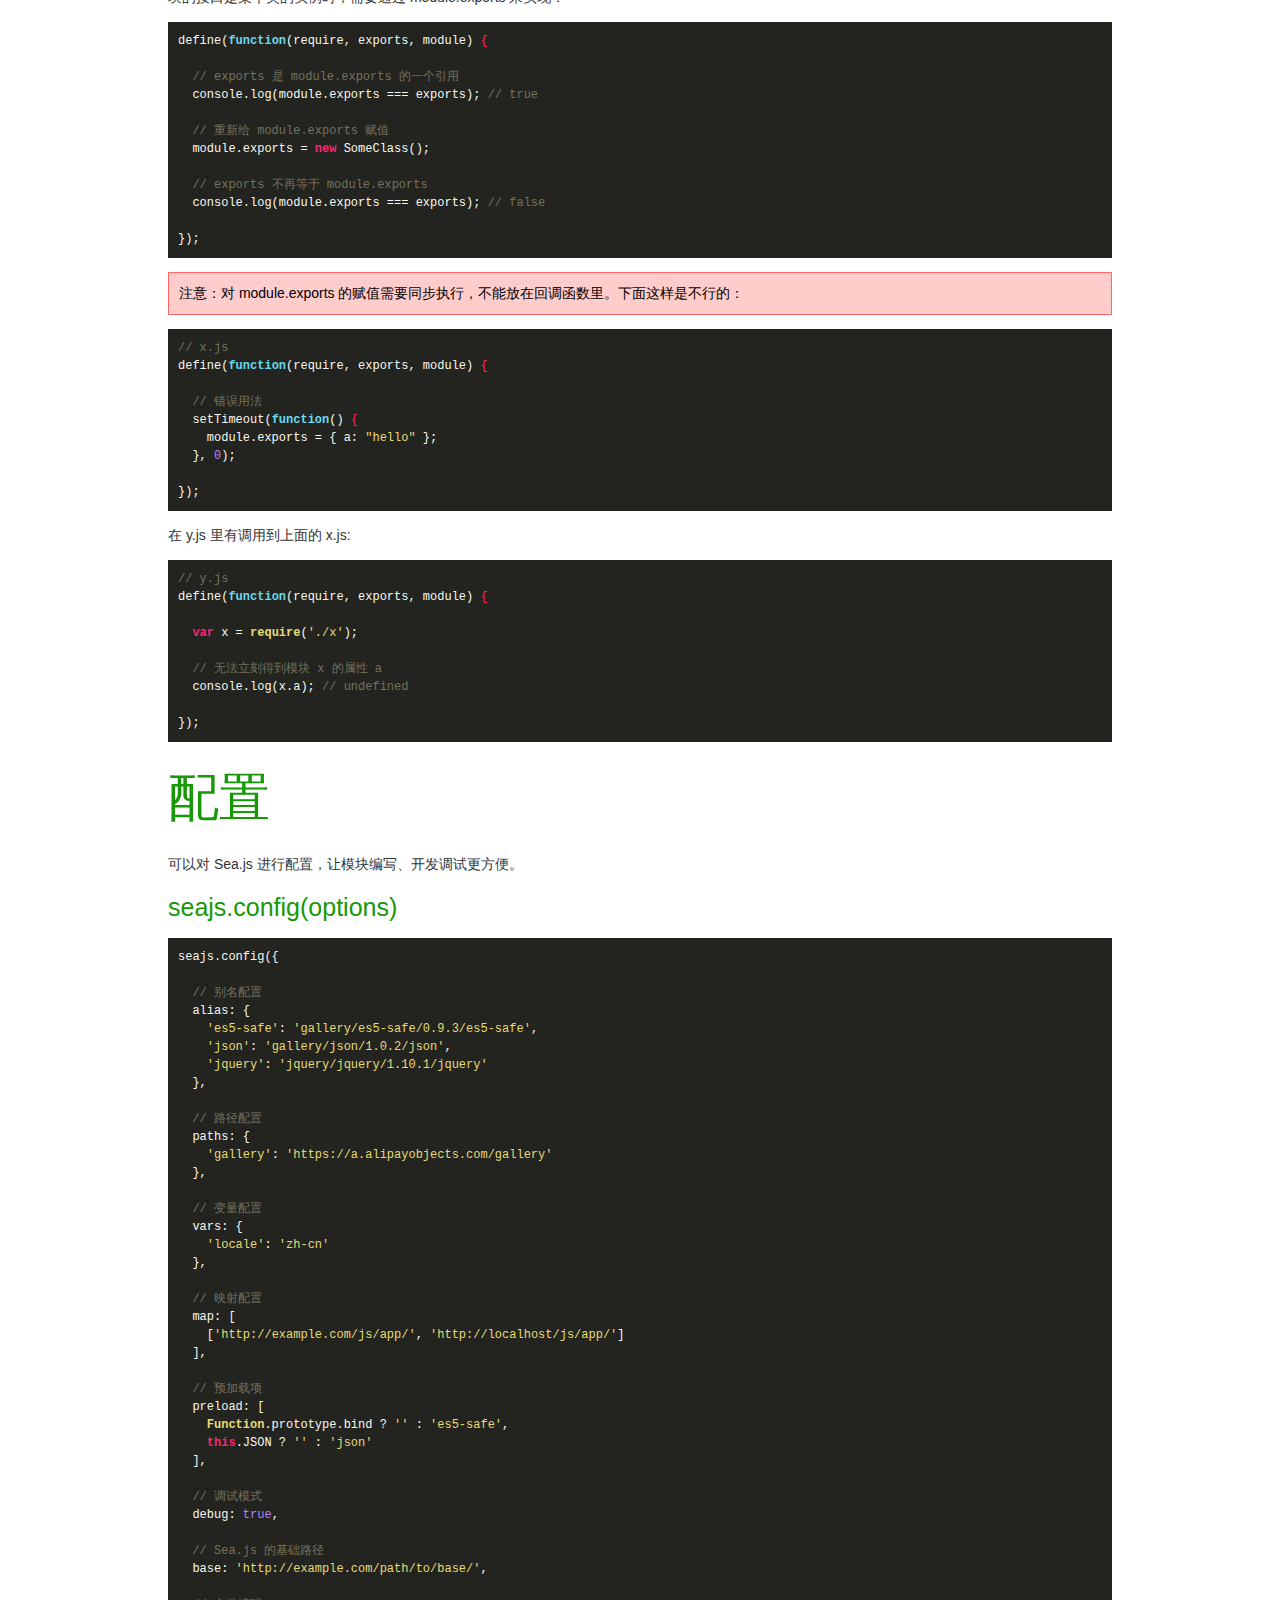
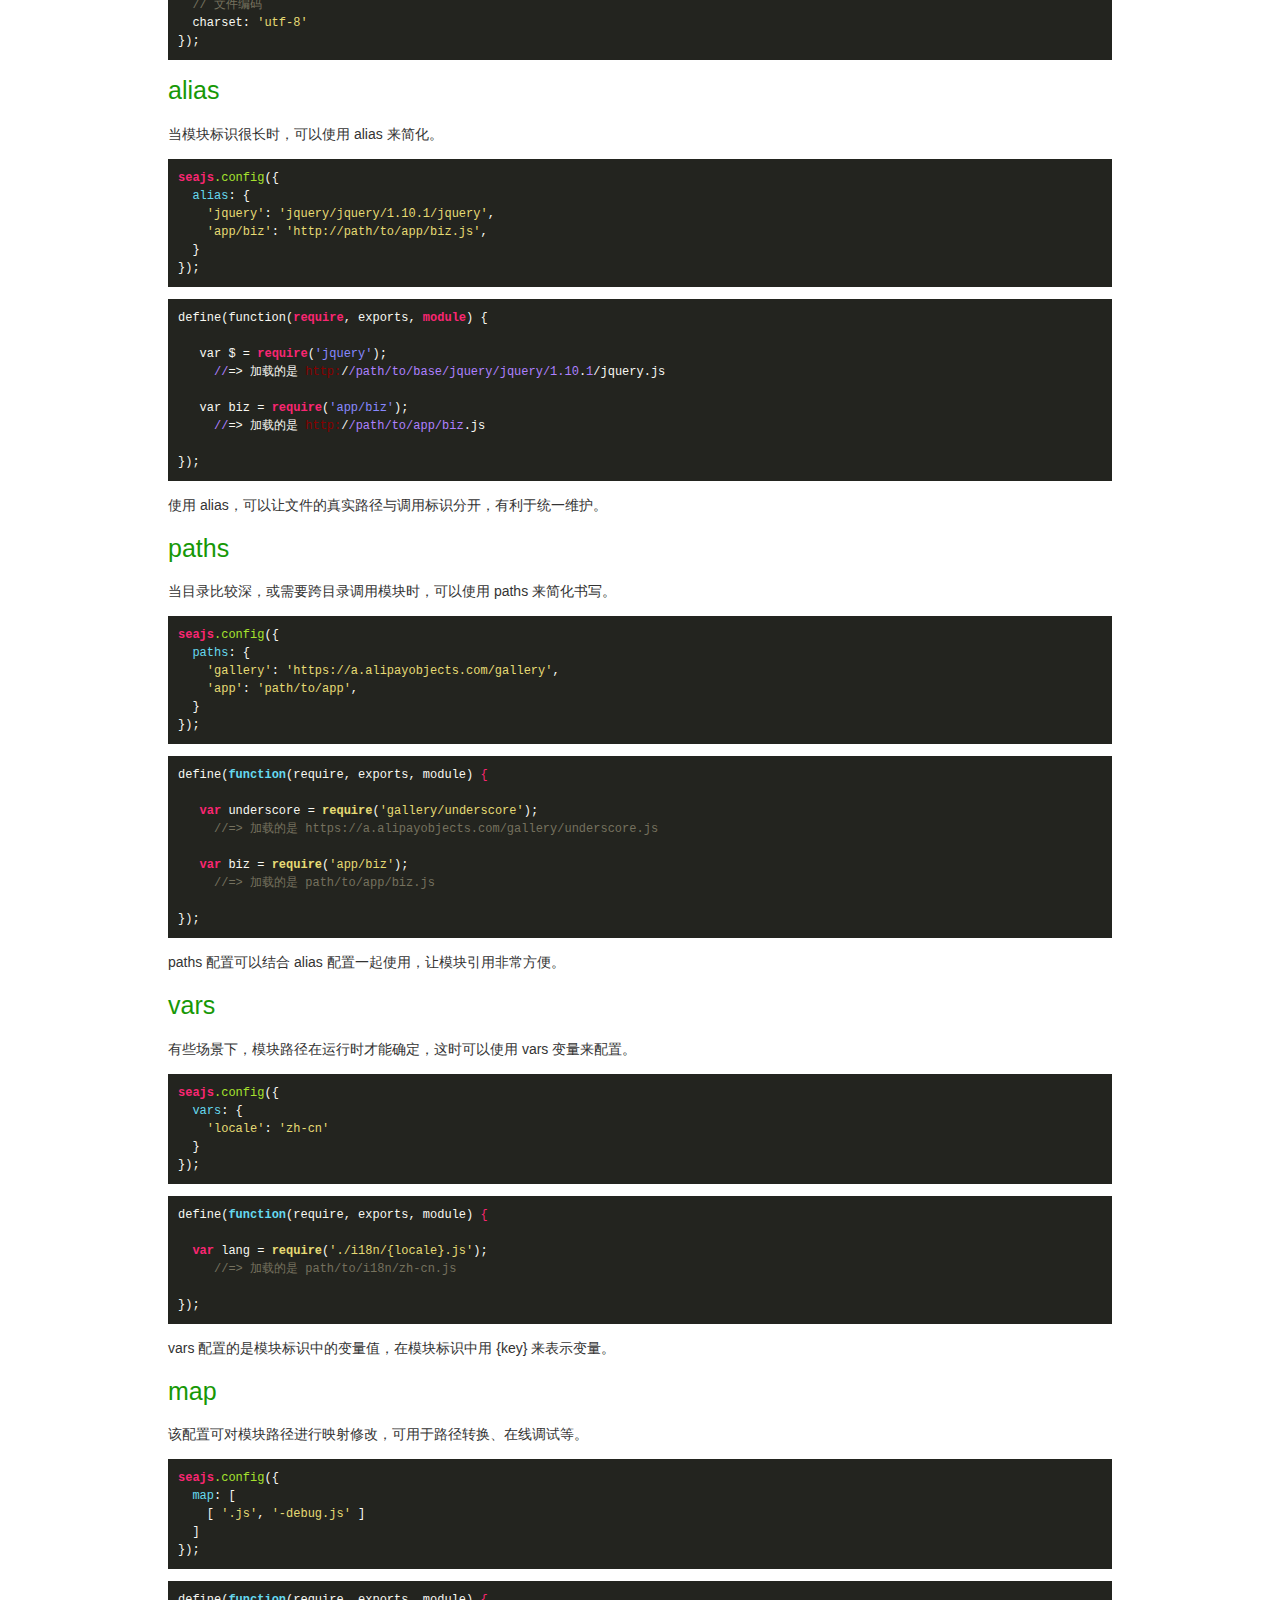
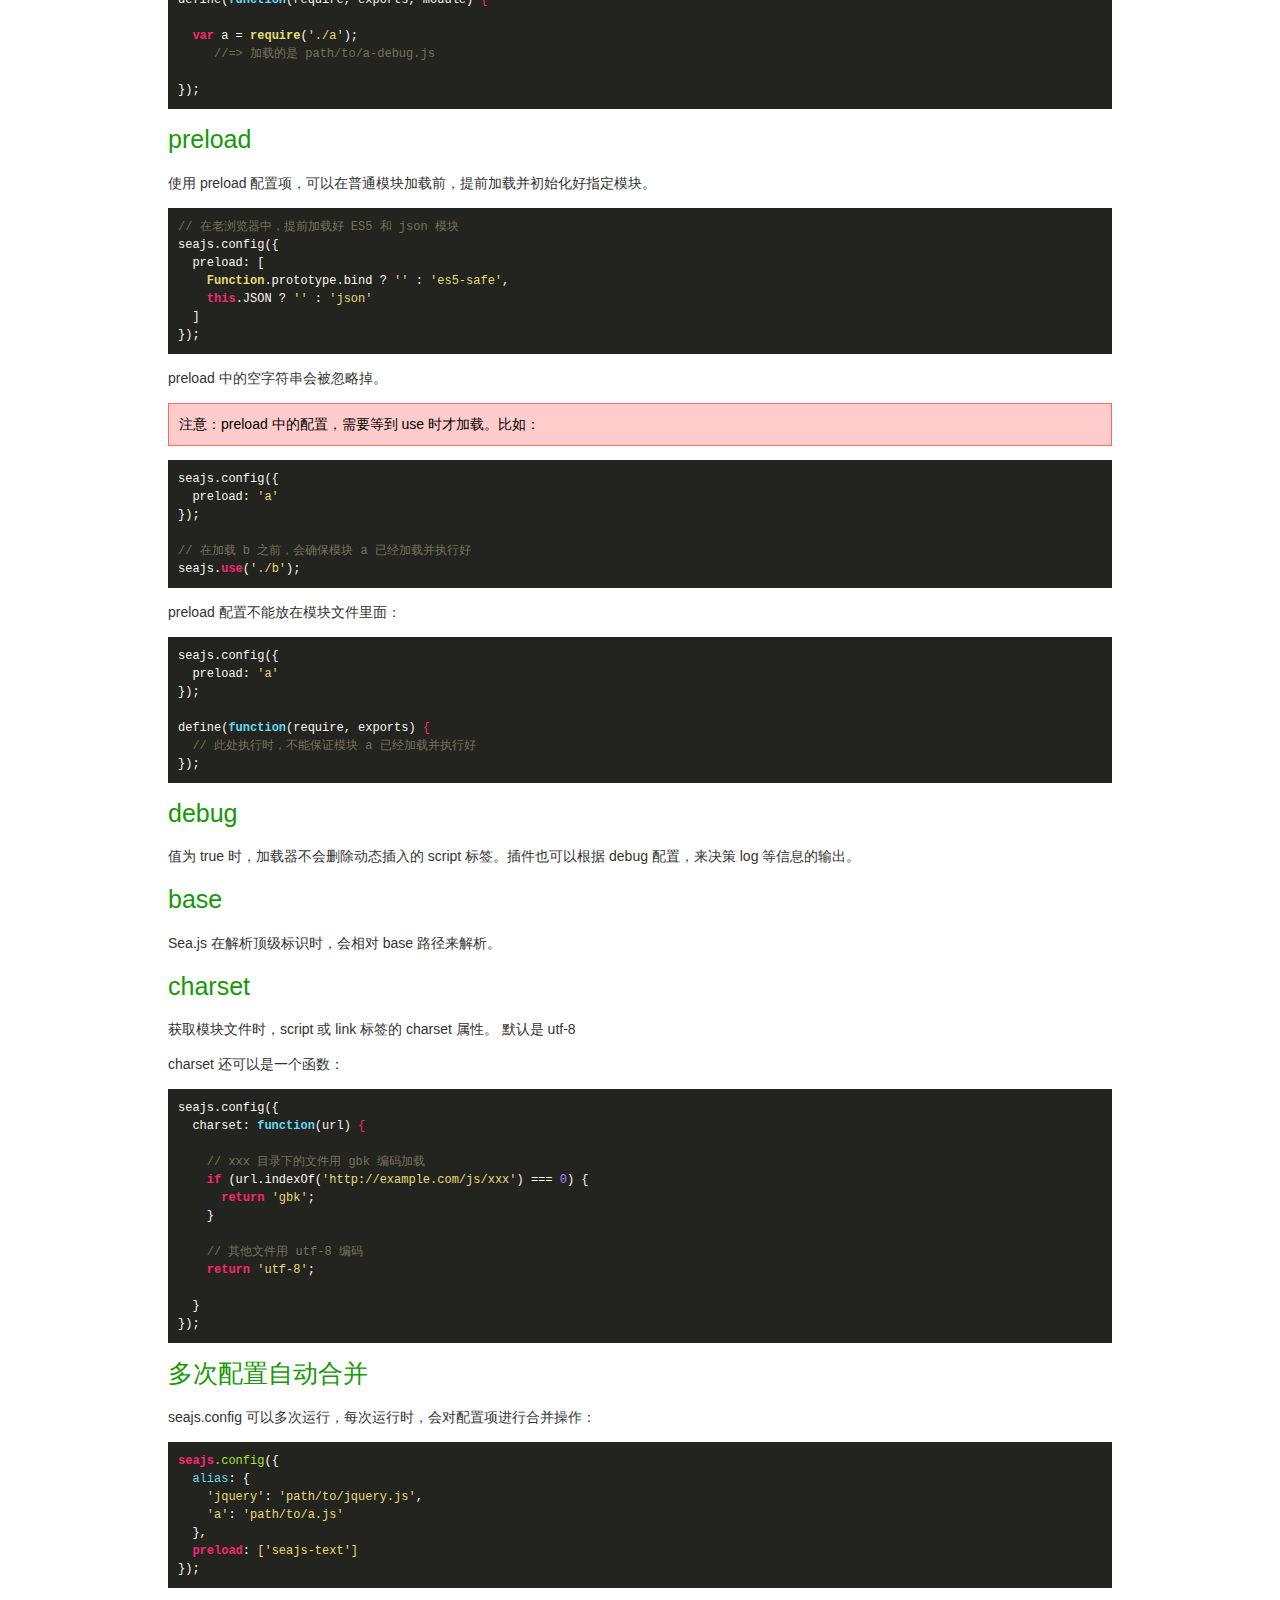
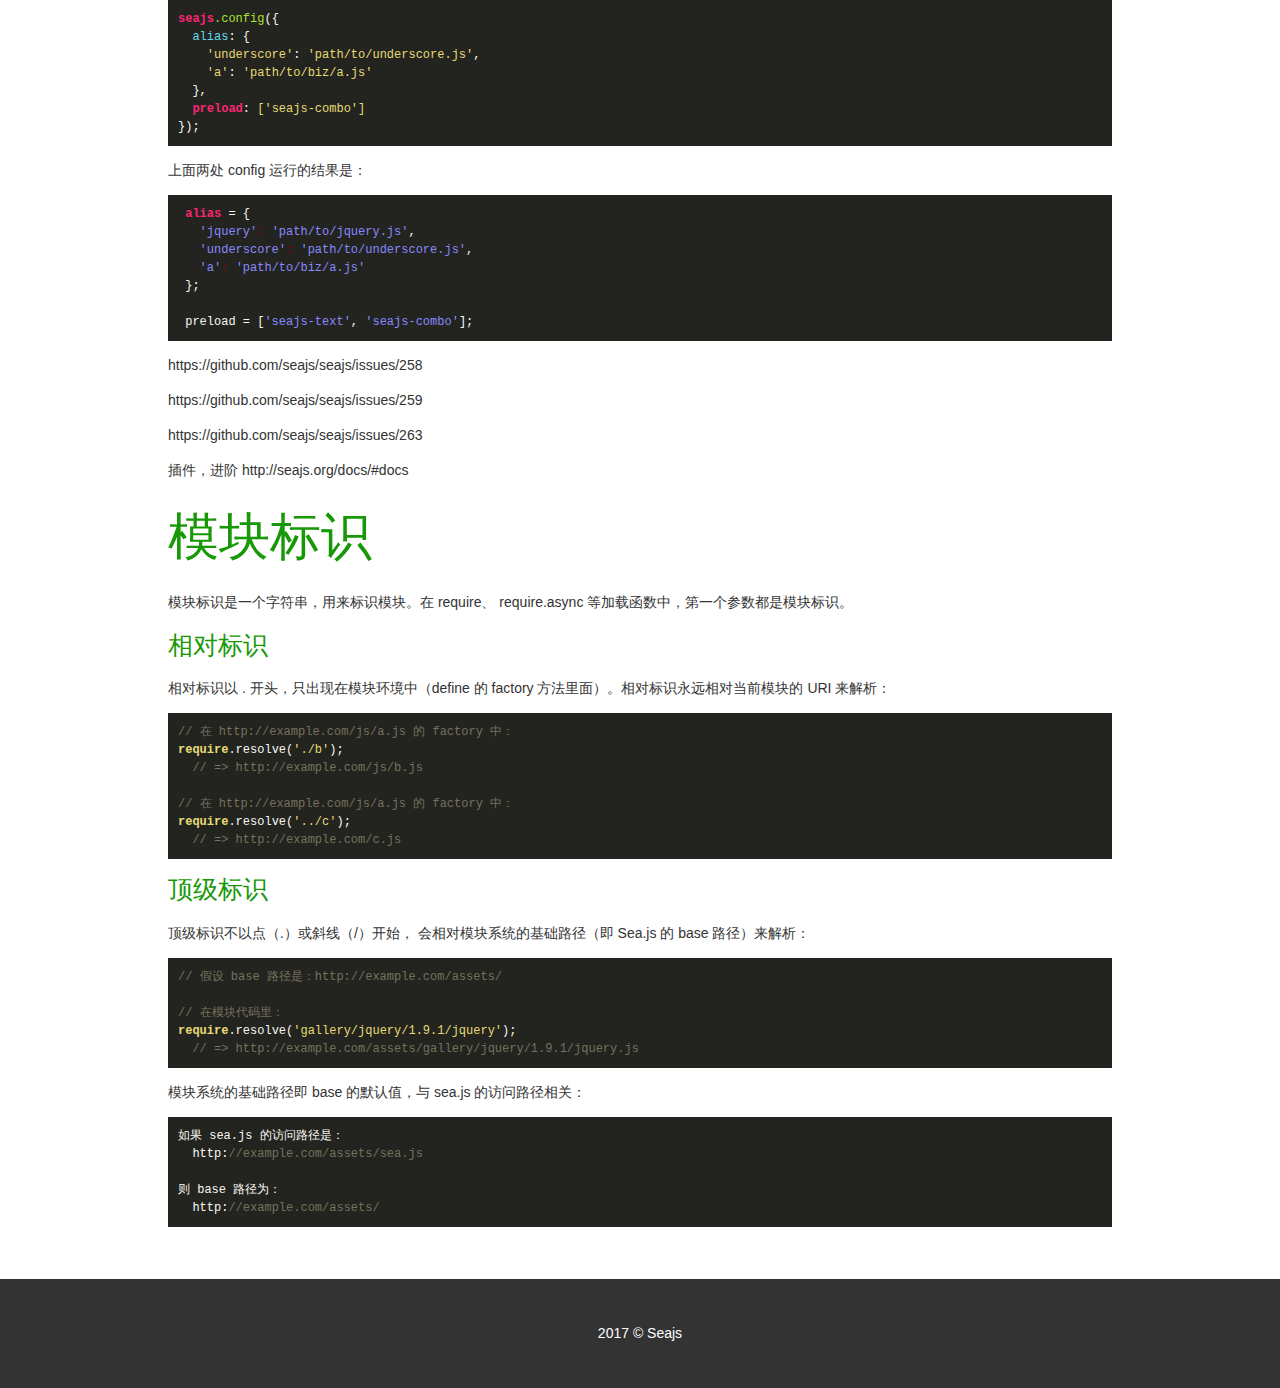
==== commit 39aaf0bc: "精简文件" ====
--- a/Sea.js/index.html
+++ b/Sea.js/index.html
@@ -3,12 +3,10 @@
     <head>
         <meta charset="utf-8">
         <title>Sea.js - 提供简单、极致的模块化开发体验</title>
-        <meta property="og:image" content="http://idangero.us/template7/banner.jpg">
-        <link rel="stylesheet" href="css/normalize.css">
-        <link rel="stylesheet" href="css/highlight.css">
-        <link rel="stylesheet" href="css/main.css">
-        <link rel="shortcut icon" href="favicon.png">
-        <script src="js/vendor/modernizr-2.7.1.min.js"></script>
+        <link rel="stylesheet" href="../src/css/normalize.css">
+        <link rel="stylesheet" href="../src/css/highlight.css">
+        <link rel="stylesheet" href="../src/css/main.css">
+        <script src="../src/js/vendor/modernizr-2.7.1.min.js"></script>
     </head>
     <body>
         <header>
@@ -24,10 +22,6 @@
                 </p>
                 <p class="release">
                     MIT Licensed, v3.0.0 发布于 2014-06-10
-                </p>
-                <p class="github-buttons">
-                    <iframe class="github-btn" src="http://ghbtns.com/github-btn.html?user=seajs&repo=seajs&type=watch&count=true" width="100" height="20"></iframe>
-                    <iframe class="github-btn" src="http://ghbtns.com/github-btn.html?user=seajs&repo=seajs&type=fork&count=true" width="100" height="20"></iframe>
                 </p>
             </div>
         </header>
@@ -434,8 +428,8 @@
                 </p>
             </div>
         </footer>
-        <script src="js/vendor/jquery-1.11.0.min.js"></script>
-        <script src="js/plugins.js"></script>
-        <script src="js/main.js"></script>
+        <script src="../src/js/vendor/jquery-1.11.0.min.js"></script>
+        <script src="../src/js/plugins.js"></script>
+        <script src="../src/js/main.js"></script>
     </body>
 </html>--- a/src/css/highlight.css
+++ b/src/css/highlight.css
@@ -0,0 +1 @@
+.hljs{display:block;padding:0.5em;background:#F0F0F0;}.hljs,.hljs-subst,.hljs-tag .hljs-title,.lisp .hljs-title,.clojure .hljs-built_in,.nginx .hljs-title{color:black;}.hljs-string,.hljs-title,.hljs-constant,.hljs-parent,.hljs-tag .hljs-value,.hljs-rules .hljs-value,.hljs-rules .hljs-value .hljs-number,.hljs-preprocessor,.hljs-pragma,.haml .hljs-symbol,.ruby .hljs-symbol,.ruby .hljs-symbol .hljs-string,.hljs-aggregate,.hljs-template_tag,.django .hljs-variable,.smalltalk .hljs-class,.hljs-addition,.hljs-flow,.hljs-stream,.bash .hljs-variable,.apache .hljs-tag,.apache .hljs-cbracket,.tex .hljs-command,.tex .hljs-special,.erlang_repl .hljs-function_or_atom,.asciidoc .hljs-header,.markdown .hljs-header,.coffeescript .hljs-attribute{color:#800;}.smartquote,.hljs-comment,.hljs-annotation,.hljs-template_comment,.diff .hljs-header,.hljs-chunk,.asciidoc .hljs-blockquote,.markdown .hljs-blockquote{color:#888;}.hljs-number,.hljs-date,.hljs-regexp,.hljs-literal,.hljs-hexcolor,.smalltalk .hljs-symbol,.smalltalk .hljs-char,.go .hljs-constant,.hljs-change,.lasso .hljs-variable,.makefile .hljs-variable,.asciidoc .hljs-bullet,.markdown .hljs-bullet,.asciidoc .hljs-link_url,.markdown .hljs-link_url{color:#080;}.hljs-label,.hljs-javadoc,.ruby .hljs-string,.hljs-decorator,.hljs-filter .hljs-argument,.hljs-localvars,.hljs-array,.hljs-attr_selector,.hljs-important,.hljs-pseudo,.hljs-pi,.haml .hljs-bullet,.hljs-doctype,.hljs-deletion,.hljs-envvar,.hljs-shebang,.apache .hljs-sqbracket,.nginx .hljs-built_in,.tex .hljs-formula,.erlang_repl .hljs-reserved,.hljs-prompt,.asciidoc .hljs-link_label,.markdown .hljs-link_label,.vhdl .hljs-attribute,.clojure .hljs-attribute,.asciidoc .hljs-attribute,.lasso .hljs-attribute,.coffeescript .hljs-property,.hljs-phony{color:#88F}.hljs-keyword,.hljs-id,.hljs-title,.hljs-built_in,.hljs-aggregate,.css .hljs-tag,.hljs-javadoctag,.hljs-phpdoc,.hljs-yardoctag,.smalltalk .hljs-class,.hljs-winutils,.bash .hljs-variable,.apache .hljs-tag,.go .hljs-typename,.tex .hljs-command,.asciidoc .hljs-strong,.markdown .hljs-strong,.hljs-request,.hljs-status{font-weight:bold;}.asciidoc .hljs-emphasis,.markdown .hljs-emphasis{font-style:italic;}.nginx .hljs-built_in{font-weight:normal;}.coffeescript .javascript,.javascript .xml,.lasso .markup,.tex .hljs-formula,.xml .javascript,.xml .vbscript,.xml .css,.xml .hljs-cdata{opacity:0.5;}.hljs{display:block;overflow-x:auto;padding:0.5em;background:#23241f;-webkit-text-size-adjust:none;}.hljs,.hljs-tag,.css .hljs-rules,.css .hljs-value,.aspectj .hljs-function,.css .hljs-function .hljs-preprocessor,.hljs-pragma{color:#f8f8f2;}.hljs-strongemphasis,.hljs-strong,.hljs-emphasis{color:#a8a8a2;}.hljs-bullet,.hljs-blockquote,.hljs-horizontal_rule,.hljs-number,.hljs-regexp,.alias .hljs-keyword,.hljs-literal,.hljs-hexcolor{color:#ae81ff;}.hljs-tag .hljs-value,.hljs-code,.hljs-title,.css .hljs-class,.hljs-class .hljs-title:last-child{color:#a6e22e;}.hljs-link_url{font-size:80%;}.hljs-strong,.hljs-strongemphasis{font-weight:bold;}.hljs-emphasis,.hljs-strongemphasis,.hljs-class .hljs-title:last-child,.hljs-typename{font-style:italic;}.hljs-keyword,.ruby .hljs-class .hljs-keyword:first-child,.ruby .hljs-function .hljs-keyword,.hljs-function,.hljs-change,.hljs-winutils,.hljs-flow,.nginx .hljs-title,.tex .hljs-special,.hljs-header,.hljs-attribute,.hljs-symbol,.hljs-symbol .hljs-string,.hljs-tag .hljs-title,.hljs-value,.alias .hljs-keyword:first-child,.css .hljs-tag,.css .unit,.css .hljs-important{color:#f92672;}.hljs-function .hljs-keyword,.hljs-class .hljs-keyword:first-child,.hljs-aspect .hljs-keyword:first-child,.hljs-constant,.hljs-typename,.css .hljs-attribute{color:#66d9ef;}.hljs-variable,.hljs-params,.hljs-class .hljs-title,.hljs-aspect .hljs-title{color:#f8f8f2;}.hljs-string,.css .hljs-id,.hljs-subst,.hljs-type,.ruby .hljs-class .hljs-parent,.hljs-built_in,.django .hljs-template_tag,.django .hljs-variable,.smalltalk .hljs-class,.django .hljs-filter .hljs-argument,.smalltalk .hljs-localvars,.smalltalk .hljs-array,.hljs-attr_selector,.hljs-pseudo,.hljs-addition,.hljs-stream,.hljs-envvar,.apache .hljs-tag,.apache .hljs-cbracket,.tex .hljs-command,.hljs-prompt,.hljs-link_label,.hljs-link_url{color:#e6db74;}.hljs-comment,.hljs-javadoc,.hljs-annotation,.hljs-decorator,.hljs-pi,.hljs-doctype,.hljs-deletion,.hljs-shebang,.apache .hljs-sqbracket,.tex .hljs-formula{color:#75715e;}.coffeescript .javascript,.javascript .xml,.tex .hljs-formula,.xml .javascript,.xml .vbscript,.xml .css,.xml .hljs-cdata,.xml .php,.php .xml{opacity:0.5;}--- a/src/css/main.css
+++ b/src/css/main.css
@@ -0,0 +1 @@
+@font-face{font-family:'myriad';font-style:normal;font-weight:100;src:url("../fonts/myriad-set-pro_ultralight.woff") format("woff"),url("../fonts/myriad-set-pro_ultralight.ttf") format("truetype");*src:url('');}@font-face{font-family:'myriad';font-style:normal;font-weight:300;src:url("../fonts/myriad-set-pro_thin.woff") format("woff"),url("../fonts/myriad-set-pro_thin.ttf") format("truetype");*src:url('');}@font-face{font-family:'myriad';font-style:normal;font-weight:400;src:url("../fonts/myriad-set-pro_text.woff") format("woff"),url("../fonts/myriad-set-pro_text.ttf") format("truetype");*src:url('');}@font-face{font-family:'myriad';font-style:normal;font-weight:500;src:url("../fonts/myriad-set-pro_medium.woff") format("woff"),url("../fonts/myriad-set-pro_medium.ttf") format("truetype");*src:url('');}@font-face{font-family:'myriad';font-style:normal;font-weight:600;src:url("../fonts/myriad-set-pro_semibold.woff") format("woff"),url("../fonts/myriad-set-pro_semibold.ttf") format("truetype");*src:url('');}@font-face{font-family:'myriad';font-style:normal;font-weight:700;src:url("../fonts/myriad-set-pro_bold.woff") format("woff"),url("../fonts/myriad-set-pro_bold.ttf") format("truetype");*src:url('');}body{font-family:Helvetica Neue,Helvetica,Arial,sans-serif;font-size:14px;color:#333;position:relative;min-width:980px;line-height:1.5;background:#fff;}a{color:#179806;}li{margin:5px 0;}h1,h2,h3,h4{font-family:"myriad",Helvetica Neue,Helvetica,Arial,sans-serif;font-weight:300;color:#179806;}h1{font-size:51px;line-height:1.2;margin:25px 0;}h1:first-child{margin-top:0;}h2{font-size:45px;line-height:1.3;}h3{font-size:33px;line-height:1.4;}h2,h3{margin:15px 0;}h4{font-size:25px;margin:10px 0;}.header-inner,.content,.footer-inner{max-width:1024px;margin:0 auto;position:relative;box-sizing:border-box;padding:0 40px;}header{color:#fff;background:#3fd02b;background:-moz-radial-gradient(0% 0%,circle cover,#179806 0%,#3fd02b 100%);background:-webkit-gradient(radial,0% 0%,0px,center center,100%,color-stop(0%,#179806),color-stop(100%,#3fd02b));background:-webkit-radial-gradient(0% 0%,circle cover,#179806 0%,#3fd02b 100%);background:-o-radial-gradient(0% 0%,circle cover,#179806 0%,#3fd02b 100%);background:-ms-radial-gradient(0% 0%,circle cover,#179806 0%,#3fd02b 100%);background:radial-gradient(circle at 0% 0%,#179806 0%,#3fd02b 100%);text-align:center;}header p{margin:20px 0;}header p:last-child{margin-bottom:0;}header .release a{color:inherit;text-decoration:none;}header .release a:hover{text-decoration:underline;}header .github-buttons iframe{border:none;display:inline-block;}header .download a{display:inline-block;padding:0px 10px;border-radius:5px;border:1px solid #fff;color:#fff;text-decoration:none;font-size:17px;width:200px;line-height:44px;}header .download a:hover{background:rgba(255,255,255,0.15);}.share-line{background:#137f05;text-align:center;box-sizing:border-box;height:40px;padding-top:10px;}.share-line .addthis_toolbox{display:inline-block;}.share-line .flattr-button{display:inline-block;margin-left:20px;vertical-align:top;}.header-inner{padding-top:50px;padding-bottom:50px;}.header-title{font-size:55px;text-align:center;line-height:1;font-weight:100;margin-bottom:20px;}.header-title span{font-size:31px;opacity:0.85;display:inline-block;vertical-align:middle;line-height:1;margin:0 5px;}.header-subtitle{text-align:center;font-size:41px;font-weight:100;margin:20px 0;}.content{padding:40px;background:#fff;}footer{background:#333;}footer .footer-inner{padding:30px 0;text-align:center;color:#fff;}code{font-size:12px;border:1px solid #e1e1e1;color:#333;font-weight:normal!important;}pre,code{font-family:Monaco,Menlo,Consolas,"Courier New",monospace;}pre{overflow:hidden;word-wrap:break-word;font-size:12px;}pre code{display:block;}code.hljs{padding:10px;border:none;}code{background:#eee;color:#000;display:inline-block;padding:2px 5px;}.method-wrap{background:#f8f8f8;padding:10px;border:1px solid #eee;margin:1em 0px;}.method-wrap p:first-child{margin-top:0;}.method-wrap p:last-child,.method-wrap ul:last-child{margin-bottom:0;}.method-wrap .method-returns{font-weight:500;font-style:normal;}p.method,span.method{font-family:Monaco,Menlo,Consolas,"Courier New",monospace;color:#000;font-size:15px;}p.method span,span.method span{color:#106704;}ul.method-parameters{margin-top:-10px;margin-bottom:20px;padding-left:30px;}ul.method-parameters .parameter{font-family:Monaco,Menlo,Consolas,"Courier New",monospace;color:#106704;}ul.method-parameters .parameter-type{font-family:Monaco,Menlo,Consolas,"Courier New",monospace;color:#b30000;}.method-returns{list-style:none;font-weight:500;}table{width:100%;}table.template7-examples{table-layout:fixed;background:#23241f;width:100%;color:#fff;}table.template7-examples pre{margin:0;}table.template7-examples td,table.template7-examples th{border-right:1px solid rgba(255,255,255,0.1);border-bottom:1px solid rgba(255,255,255,0.1);}table.template7-examples td:last-child,table.template7-examples th:last-child{border-right:none;}table.template7-examples td{vertical-align:top;}table.template7-examples td[colspan="3"],table.template7-examples th{text-align:center;font-weight:bold;padding:10px;font-family:"myriad",Helvetica Neue,Helvetica,Arial,sans-serif;}table.template7-examples th{border-top:none;}.important-note{background:rgba(255,0,0,0.2);color:#000;border:1px solid rgba(255,0,0,0.5);padding:10px;}.clearfix:before,.clearfix:after{content:" ";display:table;}.clearfix:after{clear:both;}